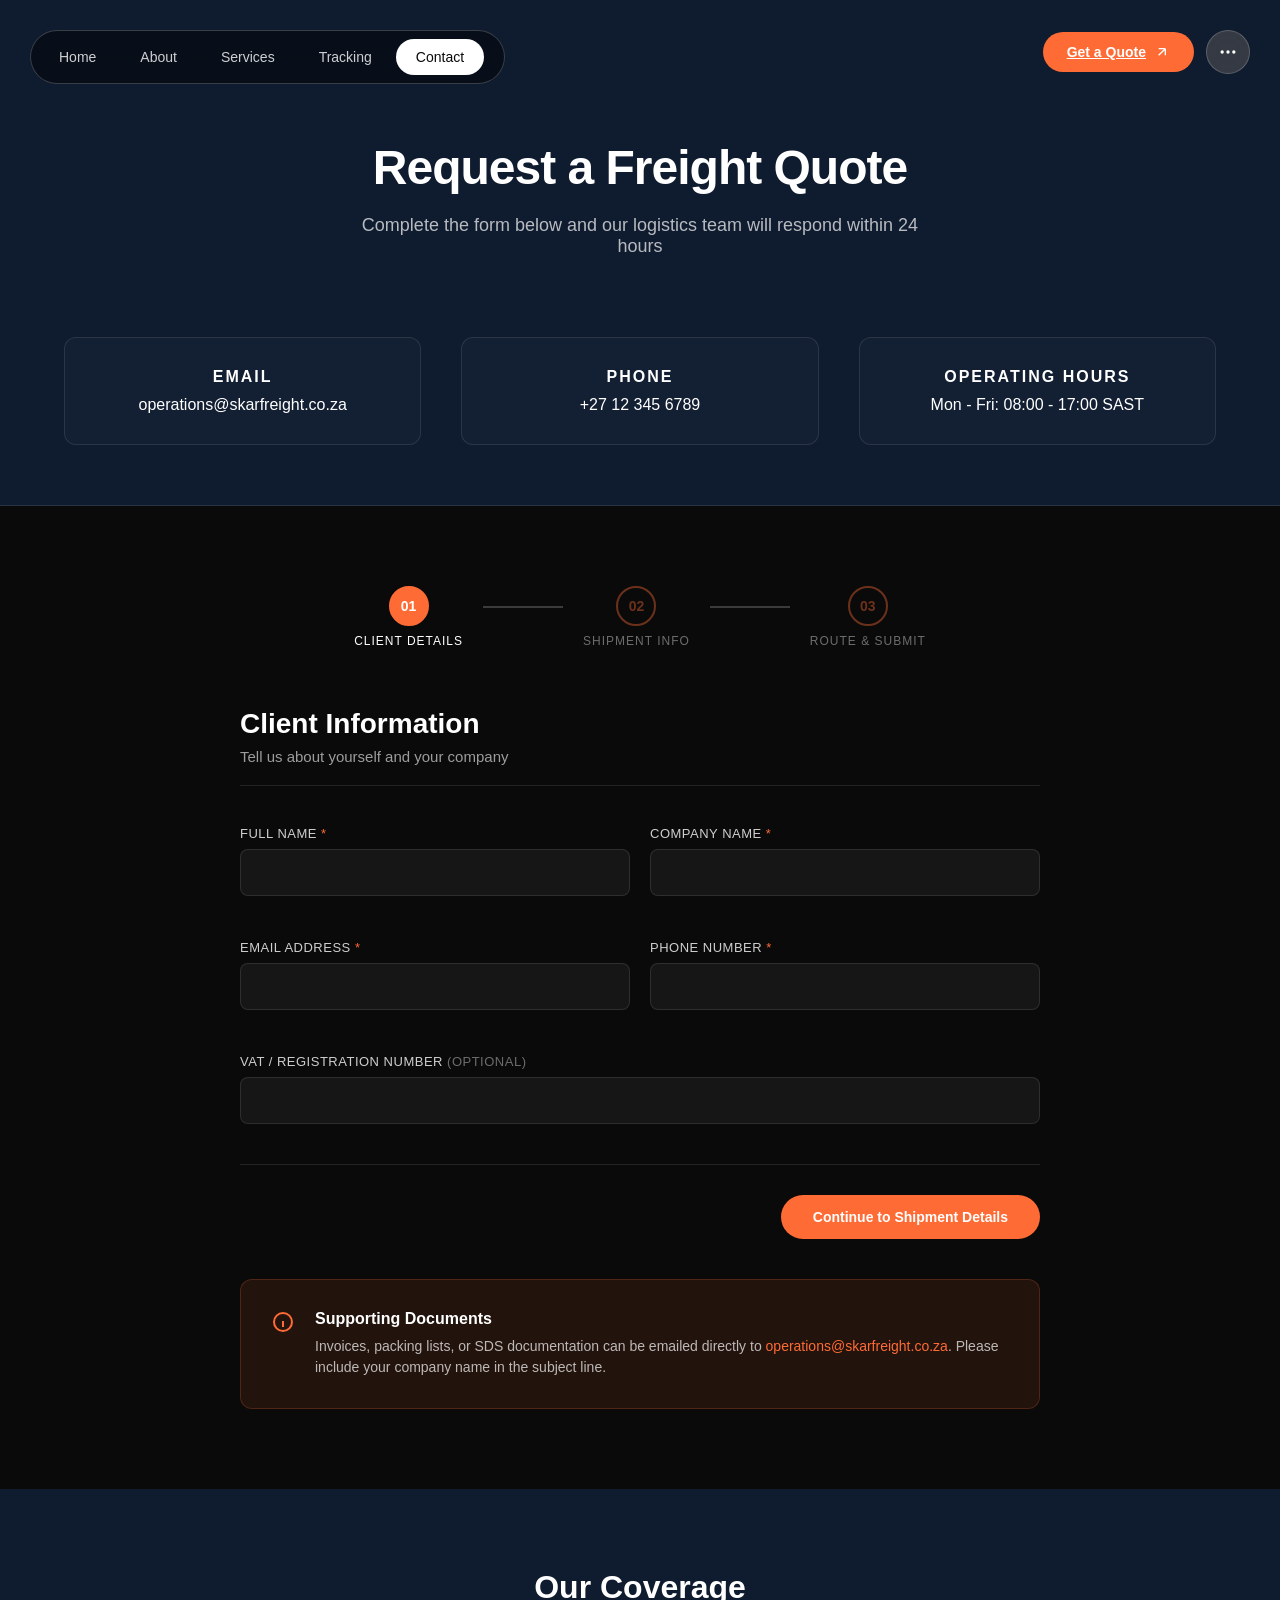
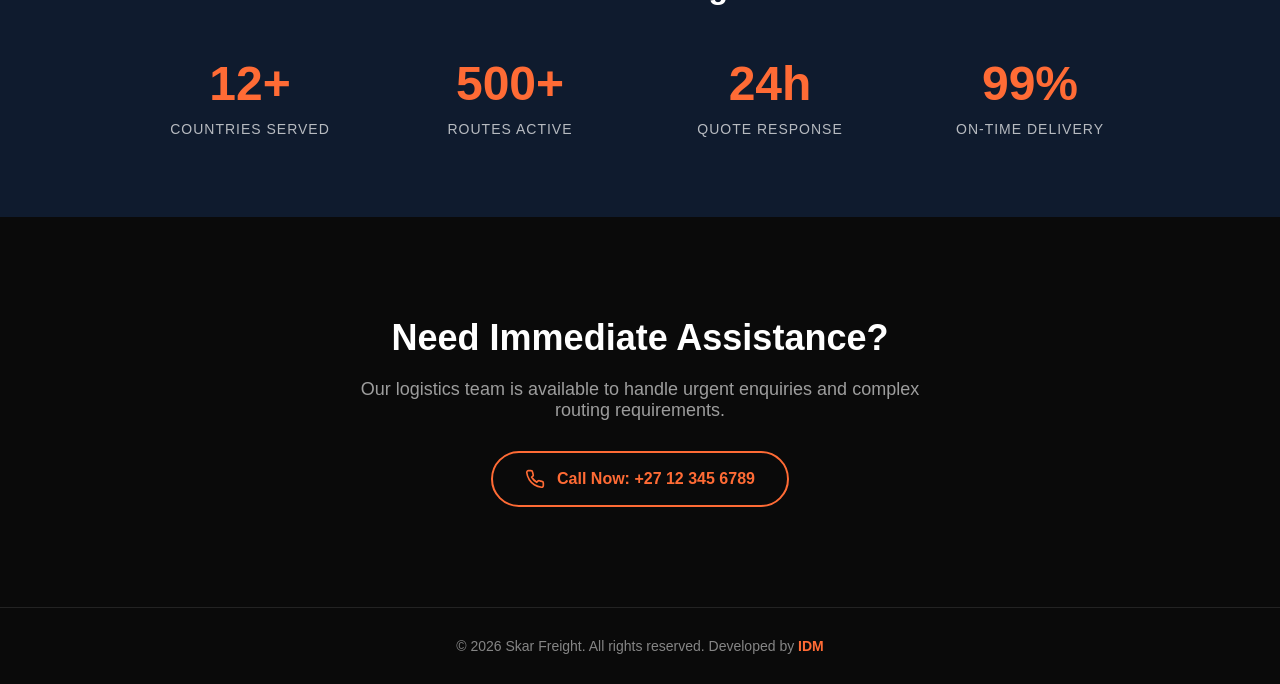
==== contact-us.html @ 51d8b3d5 "Add files via upload" ====
<!DOCTYPE html>
<html lang="en">
<head>
    <meta charset="UTF-8">
    <meta name="viewport" content="width=device-width, initial-scale=1.0">
    <title>Contact Us | Skar Freight - Logistics Solutions</title>
    <link rel="stylesheet" href="./assets/css/style.css">
    <link rel="stylesheet" href="./assets/css/contact.css">
</head>
<body>

    <!-- Mobile Header (Logo + Hamburger) - Only visible on mobile -->
    <div class="mobile-header">
        <a href="#home" class="mobile-logo">
            <img src="/assets/img/logo/skarfreight_LogoT.png" alt="Skar Freight Logo">
        </a>
        <button class="hamburger-btn" id="hamburgerBtn" aria-label="Toggle menu">
            <span class="hamburger-line"></span>
            <span class="hamburger-line"></span>
            <span class="hamburger-line"></span>
        </button>
    </div>

    <!-- Mobile Menu Overlay -->
    <div class="mobile-menu" id="mobileMenu">
        <div class="mobile-menu-header">
            <span class="mobile-menu-title">Menu</span>
            <button class="mobile-menu-close" id="mobileMenuClose" aria-label="Close menu">
                <svg width="24" height="24" viewBox="0 0 24 24" fill="none" stroke="currentColor" stroke-width="2">
                    <path d="M18 6L6 18M6 6l12 12"/>
                </svg>
            </button>
        </div>
        <nav class="mobile-nav">
            <a href="#home" class="mobile-nav-link active">Home</a>
            <a href="#about" class="mobile-nav-link">About</a>
            <a href="#services" class="mobile-nav-link">Services</a>
            <a href="#tracking" class="mobile-nav-link">Tracking</a>
            <a href="contact-us.html" class="mobile-nav-link">Contact</a>
        </nav>
        <div class="mobile-menu-footer">
            <a href="contact-us.html" class="btn-mobile-quote">Get a Quote</a>
        </div>
    </div>

    <!-- Navigation -->
    <nav class="nav-container">
        <div class="nav-links">
            <a href="index.html" class="nav-link">Home</a>
            <a href="index.html#about" class="nav-link">About</a>
            <a href="index.html#services" class="nav-link">Services</a>
            <a href="index.html#tracking" class="nav-link">Tracking</a>
            <a href="contact-us.html" class="nav-link active">Contact</a>
        </div>
    </nav>

    <!-- Right Side Actions -->
    <div class="nav-actions">
        <a href="contact.html" class="btn-primary">
            Get a Quote
            <svg width="16" height="16" viewBox="0 0 24 24" fill="none" stroke="currentColor" stroke-width="2">
                <path d="M7 17L17 7M17 7H7M17 7V17"/>
            </svg>
        </a>
        <button class="btn-round" aria-label="Menu">
            <svg width="20" height="20" viewBox="0 0 24 24" fill="none" stroke="currentColor" stroke-width="2">
                <circle cx="12" cy="12" r="1"/>
                <circle cx="19" cy="12" r="1"/>
                <circle cx="5" cy="12" r="1"/>
            </svg>
        </button>
    </div>

    <!-- Slim Hero -->
    <section class="contact-hero">
        <div class="contact-hero-content">
            <h1>Request a Freight Quote</h1>
            <p>Complete the form below and our logistics team will respond within 24 hours</p>
        </div>
    </section>

    <!-- Contact Information Block -->
    <section class="contact-info-section">
        <div class="contact-info-grid">
            <div class="info-block">
                <span class="info-label">Email</span>
                <a href="mailto:operations@skarfreight.co.za">operations@skarfreight.co.za</a>
            </div>
            <div class="info-block">
                <span class="info-label">Phone</span>
                <a href="tel:+27123456789">+27 12 345 6789</a>
            </div>
            <div class="info-block">
                <span class="info-label">Operating Hours</span>
                <span>Mon - Fri: 08:00 - 17:00 SAST</span>
            </div>
        </div>
    </section>

    <!-- Main Form Section -->
    <section class="form-section" id="info" >
        <div class="form-container">
            
            <!-- Progress Bar -->
            <div class="form-progress">
                <div class="progress-step active" data-step="1">
                    <span class="step-number">01</span>
                    <span class="step-label">Client Details</span>
                </div>
                <div class="progress-line"></div>
                <div class="progress-step" data-step="2">
                    <span class="step-number">02</span>
                    <span class="step-label">Shipment Info</span>
                </div>
                <div class="progress-line"></div>
                <div class="progress-step" data-step="3">
                    <span class="step-number">03</span>
                    <span class="step-label">Route & Submit</span>
                </div>
            </div>

            <!-- Form -->
            <form id="quoteForm" action="https://api.web3forms.com/submit" method="POST">
                
                <!-- Web3Forms Configuration -->
                <input type="hidden" name="access_key" value="YOUR_WEB3FORMS_KEY_HERE">
                <input type="hidden" name="subject" value="New Freight Quote Request - Skar Freight">
                <input type="hidden" name="from_name" value="Skar Freight Website">
                <input type="hidden" name="redirect" value="https://skarfreight.co.za/thank-you.html">
                
                <!-- Step 1: Client Details -->
                <div class="form-step active" data-step="1">
                    <div class="step-header">
                        <h2>Client Information</h2>
                        <p>Tell us about yourself and your company</p>
                    </div>

                    <div class="form-grid two-col">
                        <div class="form-group">
                            <label for="clientFullName">Full Name <span class="required">*</span></label>
                            <input type="text" id="clientFullName" name="Client Full Name" required>
                        </div>
                        <div class="form-group">
                            <label for="companyName">Company Name <span class="required">*</span></label>
                            <input type="text" id="companyName" name="Company Name" required>
                        </div>
                    </div>

                    <div class="form-grid two-col">
                        <div class="form-group">
                            <label for="emailAddress">Email Address <span class="required">*</span></label>
                            <input type="email" id="emailAddress" name="Email Address" required>
                        </div>
                        <div class="form-group">
                            <label for="phoneNumber">Phone Number <span class="required">*</span></label>
                            <input type="tel" id="phoneNumber" name="Phone Number" required>
                        </div>
                    </div>

                    <div class="form-group">
                        <label for="vatNumber">VAT / Registration Number <span class="optional">(Optional)</span></label>
                        <input type="text" id="vatNumber" name="VAT Registration Number">
                    </div>

                    <div class="step-actions">
                        <button type="button" class="btn-next" onclick="nextStep(2)">Continue to Shipment Details</button>
                    </div>
                </div>

                <!-- Step 2: Shipment Information -->
                <div class="form-step" data-step="2">
                    <div class="step-header">
                        <h2>Shipment Details</h2>
                        <p>Describe your cargo and service requirements</p>
                    </div>

                    <div class="form-group">
                        <label for="serviceType">Service Type <span class="required">*</span></label>
                        <select id="serviceType" name="Service Type" required>
                            <option value="">Select a service...</option>
                            <option value="Local Transport">Local Transport</option>
                            <option value="Long Distance">Long Distance</option>
                            <option value="Cross-Border">Cross-Border</option>
                            <option value="Break Bulk">Break Bulk</option>
                            <option value="Containerized">Containerized</option>
                            <option value="Hazardous / Bonded">Hazardous / Bonded</option>
                            <option value="3PL">3PL</option>
                            <option value="Other">Other</option>
                        </select>
                    </div>

                    <div class="form-group">
                        <label for="cargoDescription">Cargo Description <span class="required">*</span></label>
                        <textarea id="cargoDescription" name="Cargo Description" rows="3" placeholder="Describe the nature of your goods..." required></textarea>
                    </div>

                    <div class="form-grid two-col">
                        <div class="form-group">
                            <label for="estimatedWeight">Estimated Weight <span class="required">*</span></label>
                            <div class="input-group">
                                <input type="number" id="estimatedWeight" name="Estimated Weight" min="0" step="0.01" required>
                                <select name="Weight Unit" class="unit-select">
                                    <option value="kg">kg</option>
                                    <option value="tons">tons</option>
                                </select>
                            </div>
                        </div>
                        <div class="form-group">
                            <label for="packagingType">Packaging Type <span class="required">*</span></label>
                            <select id="packagingType" name="Packaging Type" required>
                                <option value="">Select...</option>
                                <option value="Pallets">Pallets</option>
                                <option value="Crates">Crates</option>
                                <option value="Containers">Containers</option>
                                <option value="Bulk">Bulk</option>
                                <option value="Boxes/Cartons">Boxes/Cartons</option>
                                <option value="Other">Other</option>
                            </select>
                        </div>
                    </div>

                    <div class="form-grid three-col">
                        <div class="toggle-group">
                            <label class="toggle-label">
                                <input type="checkbox" name="Hazardous Cargo" value="Yes">
                                <span class="toggle-switch"></span>
                                <span class="toggle-text">Hazardous Cargo?</span>
                            </label>
                        </div>
                        <div class="toggle-group">
                            <label class="toggle-label">
                                <input type="checkbox" name="Insurance Required" value="Yes">
                                <span class="toggle-switch"></span>
                                <span class="toggle-text">Insurance Required?</span>
                            </label>
                        </div>
                        <div class="toggle-group">
                            <label class="toggle-label">
                                <input type="checkbox" name="Tracking Access Required" value="Yes">
                                <span class="toggle-switch"></span>
                                <span class="toggle-text">Tracking Access?</span>
                            </label>
                        </div>
                    </div>

                    <!-- Conditional Hazardous Details -->
                    <div class="form-group conditional-field" id="hazardousDetails" style="display: none;">
                        <label for="hazardousInfo">Hazardous Material Details <span class="required">*</span></label>
                        <textarea id="hazardousInfo" name="Hazardous Material Details" rows="3" placeholder="UN Number, Class, Packing Group, etc."></textarea>
                    </div>

                    <div class="step-actions">
                        <button type="button" class="btn-prev" onclick="prevStep(1)">Back</button>
                        <button type="button" class="btn-next" onclick="nextStep(3)">Continue to Route Details</button>
                    </div>
                </div>

                <!-- Step 3: Route Information -->
                <div class="form-step" data-step="3">
                    <div class="step-header">
                        <h2>Route Information</h2>
                        <p>Specify collection and delivery locations</p>
                    </div>

                    <div class="location-section">
                        <h3>Collection</h3>
                        <div class="form-grid two-col">
                            <div class="form-group">
                                <label for="collectionCity">City <span class="required">*</span></label>
                                <input type="text" id="collectionCity" name="Collection City" required>
                            </div>
                            <div class="form-group">
                                <label for="collectionCountry">Country <span class="required">*</span></label>
                                <input type="text" id="collectionCountry" name="Collection Country" required>
                            </div>
                        </div>
                        <div class="form-group">
                            <label for="collectionDate">Preferred Collection Date <span class="required">*</span></label>
                            <input type="date" id="collectionDate" name="Preferred Collection Date" required>
                        </div>
                    </div>

                    <div class="location-section">
                        <h3>Delivery</h3>
                        <div class="form-grid two-col">
                            <div class="form-group">
                                <label for="deliveryCity">City <span class="required">*</span></label>
                                <input type="text" id="deliveryCity" name="Delivery City" required>
                            </div>
                            <div class="form-group">
                                <label for="deliveryCountry">Country <span class="required">*</span></label>
                                <input type="text" id="deliveryCountry" name="Delivery Country" required>
                            </div>
                        </div>
                        <div class="form-group">
                            <label for="deliveryDate">Required Delivery Date <span class="optional">(Optional)</span></label>
                            <input type="date" id="deliveryDate" name="Required Delivery Date">
                        </div>
                    </div>

                    <div class="form-group">
                        <label for="additionalNotes">Additional Notes <span class="optional">(Optional)</span></label>
                        <textarea id="additionalNotes" name="Additional Notes" rows="4" placeholder="Any special requirements, access restrictions, or other relevant information..."></textarea>
                    </div>

                    <div class="step-actions">
                        <button type="button" class="btn-prev" onclick="prevStep(2)">Back</button>
                        <button type="submit" class="btn-submit">Submit Quote Request</button>
                    </div>
                </div>

            </form>

            <!-- File Upload Notice -->
            <div class="file-notice">
                <div class="notice-icon">
                    <svg width="24" height="24" viewBox="0 0 24 24" fill="none" stroke="currentColor" stroke-width="2">
                        <path d="M13 16h-1v-4h-1m1-4h.01M21 12a9 9 0 11-18 0 9 9 0 0118 0z"/>
                    </svg>
                </div>
                <div class="notice-content">
                    <strong>Supporting Documents</strong>
                    <p>Invoices, packing lists, or SDS documentation can be emailed directly to <a href="mailto:operations@skarfreight.co.za">operations@skarfreight.co.za</a>. Please include your company name in the subject line.</p>
                </div>
            </div>

        </div>
    </section>

    <!-- Coverage Section -->
    <section class="coverage-section">
        <div class="coverage-container">
            <h2>Our Coverage</h2>
            <div class="coverage-grid">
                <div class="coverage-item">
                    <span class="coverage-number">12+</span>
                    <span class="coverage-label">Countries Served</span>
                </div>
                <div class="coverage-item">
                    <span class="coverage-number">500+</span>
                    <span class="coverage-label">Routes Active</span>
                </div>
                <div class="coverage-item">
                    <span class="coverage-number">24h</span>
                    <span class="coverage-label">Quote Response</span>
                </div>
                <div class="coverage-item">
                    <span class="coverage-number">99%</span>
                    <span class="coverage-label">On-Time Delivery</span>
                </div>
            </div>
        </div>
    </section>

    <!-- Reinforcement CTA -->
    <section class="reinforcement-cta">
        <div class="reinforcement-content">
            <h2>Need Immediate Assistance?</h2>
            <p>Our logistics team is available to handle urgent enquiries and complex routing requirements.</p>
            <a href="tel:+27123456789" class="btn-phone">
                <svg width="20" height="20" viewBox="0 0 24 24" fill="none" stroke="currentColor" stroke-width="2">
                    <path d="M22 16.92v3a2 2 0 01-2.18 2 19.79 19.79 0 01-8.63-3.07 19.5 19.5 0 01-6-6 19.79 19.79 0 01-3.07-8.67A2 2 0 014.11 2h3a2 2 0 012 1.72 12.84 12.84 0 00.7 2.81 2 2 0 01-.45 2.11L8.09 9.91a16 16 0 006 6l1.27-1.27a2 2 0 012.11-.45 12.84 12.84 0 002.81.7A2 2 0 0122 16.92z"/>
                </svg>
                Call Now: +27 12 345 6789
            </a>
        </div>
    </section>

    <!-- Footer -->
    <footer class="contact-footer">
        <div class="footer-bottom">
            <p>&copy; 2026 Skar Freight. All rights reserved. Developed by <a href="https://icarusdigi.github.io/site/" target="_blank" rel="noopener noreferrer">IDM</a></p>
        </div>
    </footer>

    <script src="./assets/js/contact.js"></script>
</body>
</html>
---- assets/css/style.css ----
* {
            margin: 0;
            padding: 0;
            box-sizing: border-box;
        }

        html {
            scroll-behavior: auto;
            overflow-y: scroll;
            scroll-snap-type: y mandatory;
        }

        body {
            font-family: -apple-system, BlinkMacSystemFont, 'Segoe UI', Roboto, Oxygen, Ubuntu, Cantarell, sans-serif;
            background: #0a0a0a;
            color: white;
            overflow-x: hidden;
        }

        /* Section Base Styles */
        .section {
            width: 100vw;
            height: 100vh;
            scroll-snap-align: start;
            scroll-snap-stop: always;
            position: relative;
            overflow: hidden;
        }

        /* Navigation Container - Floating */
        .nav-container {
            position: fixed;
            top: 30px;
            left: 30px;
            z-index: 1000;
            display: flex;
            align-items: center;
            gap: 20px;
            background: rgba(0, 0, 0, 0.449);
            backdrop-filter: blur(20px);
            -webkit-backdrop-filter: blur(20px);
            border: 1px solid rgba(255, 255, 255, 0.2);
            border-radius: 50px;
            padding: 8px;
            padding-right: 20px;
            transition: all 0.3s ease;
        }

        .nav-links {
            display: flex;
            gap: 4px;
        }

        .nav-link {
            padding: 10px 20px;
            text-decoration: none;
            color: rgba(255, 255, 255, 0.8);
            font-size: 14px;
            font-weight: 500;
            border-radius: 50px;
            transition: all 0.3s ease;
            white-space: nowrap;
        }

        .nav-link:hover {
            color: white;
            background: rgba(255, 255, 255, 0.1);
        }

        .nav-link.active {
            background: white;
            color: #0a0a0a;
        }

        /* Right Side Buttons */
        .nav-actions {
            position: fixed;
            top: 30px;
            right: 30px;
            z-index: 1000;
            display: flex;
            gap: 12px;
            align-items: center;
        }

        .btn-primary {
            background: #ff6b35;
            color: white;
            border: none;
            padding: 12px 24px;
            border-radius: 50px;
            font-size: 14px;
            font-weight: 600;
            cursor: pointer;
            transition: all 0.3s ease;
            display: flex;
            align-items: center;
            gap: 8px;
        }

        .btn-primary:hover {
            background: #ff5722;
            transform: translateY(-2px);
            box-shadow: 0 10px 30px rgba(255, 107, 53, 0.3);
        }

        .btn-round {
            width: 44px;
            height: 44px;
            border-radius: 50%;
            background: rgba(89, 89, 89, 0.523);
            backdrop-filter: blur(20px);
            border: 1px solid rgba(255, 255, 255, 0.2);
            color: white;
            cursor: pointer;
            display: flex;
            align-items: center;
            justify-content: center;
            transition: all 0.3s ease;
        }

        .btn-round:hover {
            background: rgba(255, 255, 255, 0.2);
            transform: translateY(-2px);
        }

        /* Hero Section */
        .hero-section {
            position: relative;
            display: flex;
            align-items: center;
            justify-content: flex-start;
            padding: 0 5%;
        }

        .hero-bg {
            position: absolute;
            top: 0;
            left: 0;
            width: 100%;
            height: 100%;
            z-index: 0;
            overflow: hidden;
        }

        .hero-bg img {
            width: 100%;
            height: 100%;
            object-fit: cover;
            transform: scale(1.1);
            transition: transform 0.1s linear;
        }

        .hero-overlay {
            position: absolute;
            top: 0;
            left: 0;
            width: 100%;
            height: 100%;
            background: linear-gradient(to bottom, rgba(0,0,0,0.3) 0%, rgba(0,0,0,0.5) 100%);
            z-index: 1;
        }

        /* Hero Content - Lower Left Quarter */
        .hero-content {
            position: relative;
            z-index: 2;
            max-width: 500px;
            margin-top: 15vh;
            transform: translateY(0);
            transition: transform 0.1s linear, opacity 0.1s linear;
        }

        .hero-text {
            font-size: 16px;
            line-height: 1.6;
            color: rgba(255, 255, 255, 0.9);
            margin-bottom: 30px;
            font-weight: 400;
        }

        .hero-cta {
            display: flex;
            gap: 12px;
            align-items: center;
        }

        .btn-request {
            background: #ff6b35;
            color: white;
            border: none;
            padding: 14px 28px;
            border-radius: 50px;
            font-size: 14px;
            font-weight: 600;
            cursor: pointer;
            transition: all 0.3s ease;
            display: flex;
            align-items: center;
            gap: 10px;
        }

        .btn-request:hover {
            background: #ff5722;
            transform: translateY(-2px);
            box-shadow: 0 10px 30px rgba(255, 107, 53, 0.4);
        }

        .btn-arrow {
            width: 40px;
            height: 40px;
            border-radius: 50%;
            background: white;
            border: none;
            color: #0a0a0a;
            cursor: pointer;
            display: flex;
            align-items: center;
            justify-content: center;
            transition: all 0.3s ease;
        }

        .btn-arrow:hover {
            transform: scale(1.1);
        }

        /* Animated Ticker */
        .ticker-container {
            position: absolute;
            bottom: 0;
            left: 0;
            width: 100%;
            overflow: hidden;
            z-index: 3;
            background: rgba(0, 0, 0, 0.3);
            backdrop-filter: blur(10px);
            border-top: 1px solid rgba(255, 255, 255, 0.1);
            padding: 20px 0;
        }

        .ticker-wrapper {
            display: flex;
            width: fit-content;
            animation: ticker 20s linear infinite;
        }

        .ticker-text {
            font-size: 80px;
            font-weight: 900;
            color: white;
            white-space: nowrap;
            padding-right: 100px;
            letter-spacing: -2px;
            text-transform: uppercase;
        }

        @keyframes ticker {
            0% {
                transform: translateX(0);
            }
            100% {
                transform: translateX(-50%);
            }
        }

               /* Why Choose Us Section */
        .why-choose-section {
            background: #ffffff;
            color: #0a0a0a;
            display: flex;
            align-items: center;
            justify-content: center;
            padding: 80px 5%;
        }

        .why-choose-container {
            max-width: 1400px;
            width: 100%;
        }

        /* Header Row */
        .why-choose-header {
            display: flex;
            justify-content: space-between;
            align-items: flex-start;
            margin-bottom: 80px;
            gap: 60px;
        }

        .section-label {
            display: flex;
            align-items: center;
            gap: 10px;
            font-size: 14px;
            font-weight: 500;
            color: #0a0a0a;
            white-space: nowrap;
            flex-shrink: 0;
        }

        .orange-dot {
            width: 8px;
            height: 8px;
            background: #ff6b35;
            border-radius: 50%;
            display: inline-block;
        }

        .why-choose-heading {
            font-size: 42px;
            font-weight: 600;
            line-height: 1.2;
            color: #0a0a0a;
            max-width: 700px;
            letter-spacing: -0.5px;
        }

        /* Features Grid */
        .features-grid {
            display: grid;
            grid-template-columns: repeat(4, 1fr);
            gap: 40px;
        }

        .feature-card {
            display: flex;
            flex-direction: column;
            gap: 20px;
        }

        .feature-icon {
            width: 50px;
            height: 50px;
            border: 1px solid #e0e0e0;
            border-radius: 50%;
            display: flex;
            align-items: center;
            justify-content: center;
            color: #0a0a0a;
        }

        .feature-title {
            font-size: 18px;
            font-weight: 600;
            color: #0a0a0a;
        }

        .feature-description {
            font-size: 14px;
            line-height: 1.5;
            color: #666;
        }

        /* Responsive */
        @media (max-width: 1024px) {
            .why-choose-header {
                flex-direction: column;
                gap: 30px;
            }

            .why-choose-heading {
                font-size: 32px;
                max-width: 100%;
            }

            .features-grid {
                grid-template-columns: repeat(2, 1fr);
                gap: 40px 30px;
            }
        }

        @media (max-width: 768px) {
            .why-choose-section {
                padding: 60px 20px;
            }

            .why-choose-heading {
                font-size: 24px;
            }

            .features-grid {
                grid-template-columns: 1fr;
                gap: 30px;
            }

            .why-choose-header {
                margin-bottom: 50px;
            }
        }

        /* Responsive */
        @media (max-width: 768px) {
            .nav-container {
                top: 20px;
                left: 20px;
                padding: 6px;
                padding-right: 15px;
            }

            .nav-link {
                padding: 8px 12px;
                font-size: 12px;
            }

            .nav-actions {
                top: 20px;
                right: 20px;
            }

            .hero-content {
                margin-top: 20vh;
                padding: 0 20px;
            }

            .hero-text {
                font-size: 14px;
            }

            .ticker-text {
                font-size: 40px;
            }
        }

                /* Services Section */
        .services-section {
            background: #ffffff;
            color: #0a0a0a;
            display: flex;
            align-items: center;
            justify-content: center;
            overflow: hidden;
            padding: 60px 0;
        }

        .services-container {
            width: 100%;
            display: flex;
            flex-direction: column;
            align-items: center;
            gap: 50px;
        }

        /* Carousel - Left Aligned */
        .carousel-viewport {
            width: 100%;
            overflow: hidden;
            cursor: grab;
            position: relative;
        }

        .carousel-viewport:active {
            cursor: grabbing;
        }

        .carousel-viewport.dragging {
            cursor: grabbing;
        }

        .carousel-track {
            display: flex;
            gap: 30px;
            padding-left: 5%; /* Start from left with padding */
            padding-right: 5%;
            will-change: transform;
        }

        /* Service Slide */
        .service-slide {
            flex: 0 0 400px;
            height: 450px;
            position: relative;
            transition: transform 0.5s cubic-bezier(0.25, 0.46, 0.45, 0.94), 
                        opacity 0.5s ease;
            transform: scale(0.9) perspective(1000px) rotateY(5deg);
            opacity: 0.7;
        }

        .service-slide.active {
            transform: scale(1) perspective(1000px) rotateY(0deg);
            opacity: 1;
            z-index: 10;
        }

        .service-slide.prev {
            transform: scale(0.9) perspective(1000px) rotateY(5deg);
            opacity: 0.8;
        }

        .service-slide.next {
            transform: scale(0.9) perspective(1000px) rotateY(-5deg);
            opacity: 0.8;
        }

        .slide-card {
            width: 100%;
            height: 100%;
            border-radius: 30px;
            overflow: hidden;
            position: relative;
            box-shadow: 0 20px 60px rgba(0, 0, 0, 0.15);
            background: #0a1628;
        }

        .slide-card img {
            width: 100%;
            height: 100%;
            object-fit: cover;
            pointer-events: none;
        }

        .slide-overlay {
            position: absolute;
            top: 0;
            left: 0;
            width: 100%;
            height: 100%;
            background: linear-gradient(to bottom, rgba(0, 50, 100, 0.2) 0%, rgba(0, 30, 60, 0.7) 100%);
        }

        .slide-content {
            position: absolute;
            bottom: 40px;
            left: 40px;
            color: white;
            z-index: 2;
        }

        .slide-number {
            font-size: 48px;
            font-weight: 300;
            opacity: 0.8;
            display: block;
            margin-bottom: 10px;
            font-family: 'Segoe UI', sans-serif;
        }

        .slide-title {
            font-size: 28px;
            font-weight: 600;
            margin: 0;
            letter-spacing: -0.5px;
        }

        /* Description Area */
        .service-description {
            text-align: center;
            max-width: 600px;
            padding: 0 20px;
            opacity: 0;
            transform: translateY(20px);
            transition: all 0.5s ease;
        }

        .service-description.visible {
            opacity: 1;
            transform: translateY(0);
        }

        .description-text {
            font-size: 18px;
            line-height: 1.6;
            color: #666;
            margin-bottom: 30px;
        }

        .description-text .highlight {
            color: #0a0a0a;
            font-weight: 600;
        }

        .btn-learn-more {
            background: #ff6b35;
            color: white;
            border: none;
            padding: 14px 32px;
            border-radius: 50px;
            font-size: 14px;
            font-weight: 600;
            cursor: pointer;
            transition: all 0.3s ease;
        }

        .btn-learn-more:hover {
            background: #ff5722;
            transform: translateY(-2px);
            box-shadow: 0 10px 30px rgba(255, 107, 53, 0.3);
        }

        /* Hide scrollbar */
        .carousel-viewport::-webkit-scrollbar {
            display: none;
        }

        .carousel-viewport {
            -ms-overflow-style: none;
            scrollbar-width: none;
        }

        /* Responsive */
        @media (max-width: 1024px) {
            .service-slide {
                flex: 0 0 350px;
                height: 400px;
            }

            .slide-number {
                font-size: 40px;
            }

            .slide-title {
                font-size: 24px;
            }
        }

        @media (max-width: 768px) {
            .services-section {
                padding: 40px 0;
            }

            .service-slide {
                flex: 0 0 300px;
                height: 350px;
            }

            .slide-content {
                bottom: 30px;
                left: 30px;
            }

            .slide-number {
                font-size: 32px;
            }

            .slide-title {
                font-size: 20px;
            }

            .description-text {
                font-size: 16px;
            }

            .carousel-track {
                padding-left: 20px;
                padding-right: 20px;
            }
        }

        /* Process Section */
        .process-section {
            background: #0f1b2e;
            color: white;
            display: flex;
            align-items: center;
            justify-content: center;
            position: relative;
            overflow: hidden;
        }

        .process-container {
            width: 100%;
            max-width: 1200px;
            padding: 80px 5%;
            position: relative;
            z-index: 1;
        }

        /* Background World Maps */
        .world-map {
            position: absolute;
            width: 400px;
            height: 400px;
            opacity: 0.6;
            pointer-events: none;
        }

        .world-map.left {
            top: 10%;
            left: -100px;
            transform: rotate(-15deg);
        }

        .world-map.right {
            bottom: 10%;
            right: -100px;
            transform: rotate(15deg);
        }

        .world-map svg {
            width: 100%;
            height: 100%;
        }

        /* Header */
        .process-header {
            text-align: center;
            margin-bottom: 80px;
            position: relative;
            z-index: 2;
        }

        .process-title {
            font-size: 42px;
            font-weight: 600;
            line-height: 1.2;
            margin-bottom: 20px;
            letter-spacing: -0.5px;
        }

        .process-subtitle {
            font-size: 16px;
            color: rgba(255, 255, 255, 0.7);
            line-height: 1.6;
            font-weight: 400;
        }

        /* Timeline Container */
        .timeline-container {
            position: relative;
            width: 100%;
            max-width: 900px;
            margin: 0 auto;
        }

        /* Horizontal Connecting Line */
        .timeline-line {
            position: absolute;
            top: 60px;
            left: 15%;
            right: 15%;
            height: 2px;
            background: rgba(255, 255, 255, 0.1);
            z-index: 0;
        }

        .line-progress {
            height: 100%;
            background: linear-gradient(to right, #ff6b35, #ff8f5a);
            width: 0%;
            transition: width 1s ease;
        }

        .line-progress.animate {
            width: 100%;
        }

        /* Steps Wrapper */
        .steps-wrapper {
            display: flex;
            justify-content: space-between;
            position: relative;
            z-index: 1;
        }

        /* Individual Step */
        .step {
            display: flex;
            flex-direction: column;
            align-items: center;
            text-align: center;
            flex: 1;
            max-width: 280px;
            position: relative;
            opacity: 0;
            transform: translateY(30px);
            transition: all 0.6s ease;
        }

        .step.visible {
            opacity: 1;
            transform: translateY(0);
        }

        /* Step Connector (Vertical Line) */
        .step-connector {
            height: 60px;
            display: flex;
            align-items: flex-end;
            justify-content: center;
            margin-bottom: 20px;
        }

        .vertical-line {
            width: 2px;
            height: 0;
            background: rgba(255, 255, 255, 0.2);
            transition: height 0.8s ease;
        }

        .step.visible .vertical-line {
            height: 40px;
        }

        /* Step 2 has longer connector */
        .step[data-step="2"] .step-connector {
            height: 100px;
        }

        .step[data-step="2"].visible .vertical-line {
            height: 80px;
        }

        /* Step Circle */
        .step-circle {
            width: 60px;
            height: 60px;
            background: #ff6b35;
            border-radius: 50%;
            display: flex;
            align-items: center;
            justify-content: center;
            font-size: 24px;
            font-weight: 600;
            color: white;
            margin-bottom: 25px;
            box-shadow: 0 10px 30px rgba(255, 107, 53, 0.3);
            transform: scale(0);
            transition: transform 0.5s cubic-bezier(0.34, 1.56, 0.64, 1);
        }

        .step.visible .step-circle {
            transform: scale(1);
        }

        /* Step Content */
        .step-content {
            opacity: 0;
            transform: translateY(20px);
            transition: all 0.5s ease 0.3s;
        }

        .step.visible .step-content {
            opacity: 1;
            transform: translateY(0);
        }

        .step-title {
            font-size: 18px;
            font-weight: 600;
            margin-bottom: 10px;
            color: white;
        }

        .step-description {
            font-size: 14px;
            color: rgba(255, 255, 255, 0.6);
            line-height: 1.5;
            font-weight: 400;
        }

        /* Responsive */
        @media (max-width: 1024px) {
            .process-title {
                font-size: 36px;
            }

            .world-map {
                width: 300px;
                height: 300px;
            }

            .world-map.left {
                left: -150px;
            }

            .world-map.right {
                right: -150px;
            }
        }

        @media (max-width: 768px) {
            .process-container {
                padding: 60px 20px;
            }

            .process-title {
                font-size: 28px;
            }

            .process-subtitle {
                font-size: 14px;
            }

            .process-header {
                margin-bottom: 60px;
            }

            .timeline-line {
                display: none;
            }

            .steps-wrapper {
                flex-direction: column;
                gap: 50px;
                align-items: center;
            }

            .step {
                max-width: 100%;
            }

            .step-connector {
                height: 40px !important;
            }

            .step.visible .vertical-line {
                height: 30px !important;
            }

            .world-map {
                width: 200px;
                height: 200px;
                opacity: 0.4;
            }
        }        

                /* End-to-End Logistics Services Section */
        .logistics-services-section {
            background: #ffffff;
            color: #0a0a0a;
            display: flex;
            align-items: center;
            justify-content: center;
            padding: 100px 5%;
        }

        .logistics-container {
            max-width: 1400px;
            width: 100%;
        }

        /* Header */
        .logistics-header {
            display: flex;
            justify-content: space-between;
            align-items: flex-start;
            margin-bottom: 80px;
            gap: 60px;
        }

        .section-label {
            display: flex;
            align-items: center;
            gap: 10px;
            font-size: 14px;
            font-weight: 500;
            color: #0a0a0a;
            white-space: nowrap;
            flex-shrink: 0;
        }

        .orange-dot {
            width: 8px;
            height: 8px;
            background: #ff6b35;
            border-radius: 50%;
            display: inline-block;
        }

        .logistics-heading {
            font-size: 42px;
            font-weight: 600;
            line-height: 1.2;
            color: #0a0a0a;
            max-width: 700px;
            letter-spacing: -0.5px;
        }

        /* Services Grid - 4 Columns */
        .services-grid-four {
            display: grid;
            grid-template-columns: repeat(4, 1fr);
            gap: 40px;
            position: relative;
        }

        .services-grid-four::before {
            content: '';
            position: absolute;
            top: 0;
            left: 0;
            right: 0;
            height: 1px;
            background: linear-gradient(to right, transparent, #e0e0e0, transparent);
        }

        .service-item {
            padding: 40px 0;
            position: relative;
            opacity: 0;
            transform: translateY(30px);
            transition: all 0.6s ease;
        }

        .service-item.visible {
            opacity: 1;
            transform: translateY(0);
        }

        .service-item:not(:last-child)::after {
            content: '';
            position: absolute;
            right: -20px;
            top: 20%;
            height: 60%;
            width: 1px;
            background: #e0e0e0;
        }

        .service-icon {
            width: 50px;
            height: 50px;
            border: 1px solid #e0e0e0;
            border-radius: 50%;
            display: flex;
            align-items: center;
            justify-content: center;
            color: #0a0a0a;
            margin-bottom: 25px;
            transition: all 0.3s ease;
        }

        .service-item:hover .service-icon {
            border-color: #ff6b35;
            color: #ff6b35;
            transform: scale(1.1);
        }

        .service-name {
            font-size: 18px;
            font-weight: 600;
            color: #0a0a0a;
            margin-bottom: 12px;
        }

        .service-desc {
            font-size: 14px;
            line-height: 1.5;
            color: #666;
        }

        /* Track Shipment Section */
        .track-section {
            position: relative;
            height: 100vh;
            display: flex;
            align-items: center;
            justify-content: center;
            overflow: hidden;
        }

        .track-bg {
            position: absolute;
            top: 0;
            left: 0;
            width: 100%;
            height: 100%;
            z-index: 0;
        }

        .track-bg img {
            width: 100%;
            height: 100%;
            object-fit: cover;
        }

        .track-overlay {
            position: absolute;
            top: 0;
            left: 0;
            width: 100%;
            height: 100%;
            background: rgba(0, 20, 40, 0.4);
        }

        .track-container {
            position: relative;
            z-index: 2;
            width: 100%;
            max-width: 600px;
            padding: 0 20px;
        }

        .track-card {
            background: rgba(255, 255, 255, 0.95);
            backdrop-filter: blur(20px);
            border-radius: 24px;
            padding: 50px 40px;
            text-align: center;
            box-shadow: 0 25px 80px rgba(0, 0, 0, 0.3);
            opacity: 0;
            transform: translateY(40px);
            transition: all 0.8s ease;
        }

        .track-card.visible {
            opacity: 1;
            transform: translateY(0);
        }

        .track-title {
            font-size: 32px;
            font-weight: 600;
            color: #0a0a0a;
            margin-bottom: 15px;
        }

        .track-subtitle {
            font-size: 15px;
            color: #666;
            line-height: 1.5;
            margin-bottom: 35px;
        }

        .track-form {
            display: flex;
            gap: 12px;
            max-width: 500px;
            margin: 0 auto;
        }

        .track-input {
            flex: 1;
            padding: 16px 24px;
            border: 2px solid #e0e0e0;
            border-radius: 50px;
            font-size: 14px;
            outline: none;
            transition: all 0.3s ease;
        }

        .track-input:focus {
            border-color: #ff6b35;
        }

        .btn-track {
            background: #ff6b35;
            color: white;
            border: none;
            padding: 16px 32px;
            border-radius: 50px;
            font-size: 14px;
            font-weight: 600;
            cursor: pointer;
            transition: all 0.3s ease;
            white-space: nowrap;
        }

        .btn-track:hover {
            background: #ff5722;
            transform: translateY(-2px);
            box-shadow: 0 10px 30px rgba(255, 107, 53, 0.4);
        }

        /* Responsive */
        @media (max-width: 1024px) {
            .logistics-header {
                flex-direction: column;
                gap: 30px;
            }

            .logistics-heading {
                font-size: 32px;
                max-width: 100%;
            }

            .services-grid-four {
                grid-template-columns: repeat(2, 1fr);
                gap: 30px;
            }

            .service-item:not(:last-child)::after {
                display: none;
            }

            .service-item:nth-child(2)::after {
                display: none;
            }

            .track-title {
                font-size: 28px;
            }
        }

        @media (max-width: 768px) {
            .logistics-services-section {
                padding: 60px 20px;
            }

            .logistics-heading {
                font-size: 24px;
            }

            .services-grid-four {
                grid-template-columns: 1fr;
                gap: 30px;
            }

            .service-item {
                padding: 30px 0;
                border-bottom: 1px solid #e0e0e0;
            }

            .service-item:last-child {
                border-bottom: none;
            }

            .track-card {
                padding: 40px 24px;
            }

            .track-form {
                flex-direction: column;
            }

            .track-title {
                font-size: 24px;
            }

            .btn-track {
                width: 100%;
            }
        }

                /* Testimonials Section */
        .testimonials-section {
            background: #ffffff;
            color: #0a0a0a;
            display: flex;
            align-items: center;
            justify-content: center;
            padding: 100px 5%;
        }

        .testimonials-container {
            max-width: 1400px;
            width: 100%;
            display: grid;
            grid-template-columns: 1fr 1.2fr;
            gap: 80px;
            align-items: center;
        }

        /* Left Side */
        .testimonials-left {
            display: flex;
            flex-direction: column;
            gap: 30px;
        }

        .testimonials-title {
            font-size: 48px;
            font-weight: 600;
            line-height: 1.1;
            letter-spacing: -1px;
            color: #0a0a0a;
        }

        .testimonials-nav {
            display: flex;
            gap: 12px;
            margin: 20px 0;
        }

        .nav-arrow {
            width: 50px;
            height: 50px;
            border-radius: 50%;
            border: 1px solid #e0e0e0;
            background: white;
            cursor: pointer;
            display: flex;
            align-items: center;
            justify-content: center;
            transition: all 0.3s ease;
            color: #0a0a0a;
        }

        .nav-arrow:hover:not(:disabled) {
            background: #ff6b35;
            border-color: #ff6b35;
            color: white;
            transform: scale(1.1);
        }

        .nav-arrow:disabled {
            opacity: 0.3;
            cursor: not-allowed;
        }

        .nav-arrow.next {
            background: #ff6b35;
            border-color: #ff6b35;
            color: white;
        }

        .nav-arrow.next:hover:not(:disabled) {
            background: #ff5722;
            transform: scale(1.1);
        }

        .testimonials-intro {
            font-size: 16px;
            line-height: 1.6;
            color: #666;
            max-width: 350px;
        }

        /* Right Side - Slider */
        .testimonials-right {
            position: relative;
            height: 500px;
        }

        .testimonial-slider {
            position: relative;
            width: 100%;
            height: 100%;
        }

        .testimonial-slide {
            position: absolute;
            top: 0;
            left: 0;
            width: 100%;
            height: 100%;
            opacity: 0;
            transform: translateX(50px);
            transition: all 0.6s cubic-bezier(0.25, 0.46, 0.45, 0.94);
            pointer-events: none;
        }

        .testimonial-slide.active {
            opacity: 1;
            transform: translateX(0);
            pointer-events: all;
        }

        .testimonial-slide.prev {
            transform: translateX(-50px);
        }

        .testimonial-quote {
            margin-bottom: 40px;
            max-width: 450px;
            margin-left: auto;
            text-align: right;
        }

        .testimonial-quote p {
            font-size: 18px;
            line-height: 1.6;
            color: #666;
            font-style: italic;
        }

        .testimonial-card {
            position: relative;
            width: 100%;
            max-width: 400px;
            margin-left: auto;
            border-radius: 20px;
            overflow: hidden;
            box-shadow: 0 20px 60px rgba(0, 0, 0, 0.1);
        }

        .testimonial-image {
            width: 100%;
            height: 350px;
            object-fit: cover;
            display: block;
        }

        .testimonial-info {
            position: absolute;
            bottom: 20px;
            left: 20px;
            right: 20px;
            background: white;
            border-radius: 12px;
            padding: 20px;
            display: flex;
            justify-content: space-between;
            align-items: center;
            box-shadow: 0 4px 20px rgba(0, 0, 0, 0.08);
        }

        .testimonial-author h4 {
            font-size: 18px;
            font-weight: 600;
            color: #0a0a0a;
            margin-bottom: 4px;
        }

        .testimonial-author span {
            font-size: 14px;
            color: #666;
        }

        .testimonial-rating {
            display: flex;
            gap: 4px;
            color: #0a0a0a;
        }

        /* Responsive */
        @media (max-width: 1024px) {
            .testimonials-container {
                grid-template-columns: 1fr;
                gap: 60px;
            }

            .testimonials-title {
                font-size: 36px;
            }

            .testimonials-right {
                height: 450px;
            }

            .testimonial-quote {
                text-align: left;
                margin-left: 0;
                max-width: 100%;
            }

            .testimonial-card {
                margin-left: 0;
                max-width: 100%;
            }
        }

        @media (max-width: 768px) {
            .testimonials-section {
                padding: 60px 20px;
            }

            .testimonials-title {
                font-size: 28px;
            }

            .testimonials-right {
                height: 400px;
            }

            .testimonial-image {
                height: 280px;
            }

            .testimonial-info {
                padding: 15px;
                bottom: 15px;
                left: 15px;
                right: 15px;
            }

            .testimonial-author h4 {
                font-size: 16px;
            }

            .testimonial-author span {
                font-size: 12px;
            }
        }   

                /* CTA & Footer Combined Section */
        .cta-footer-section {
    background: #ffffff;
    min-height: 100vh;
    height: auto; /* Allow it to grow */
    scroll-snap-align: start;
    scroll-snap-stop: always;
    display: flex;
    flex-direction: column;
}

        .cta-footer-container {
            width: 100%;
            height: 100%;
            display: flex;
            flex-direction: column;
        }

        /* CTA Part */
        .cta-wrapper {
    display: grid;
    grid-template-columns: 1fr 1.5fr;
    gap: 20px;
    padding: 60px 5% 40px;
    max-width: 1400px;
    margin: 0 auto;
    width: 100%;
}

        .cta-image {
            border-radius: 20px;
            overflow: hidden;
            height: 100%;
        }

        .cta-image img {
            width: 100%;
            height: 100%;
            object-fit: cover;
        }

        .cta-content {
            background: #0f1b2e;
            border-radius: 20px;
            padding: 50px;
            position: relative;
            overflow: hidden;
            display: flex;
            flex-direction: column;
            justify-content: center;
        }

        .cta-bg-pattern {
            position: absolute;
            top: 0;
            right: 0;
            width: 50%;
            height: 100%;
            background-image: radial-gradient(circle, rgba(255,255,255,0.1) 1px, transparent 1px);
            background-size: 20px 20px;
            opacity: 0.5;
        }

        .cta-title {
            font-size: 32px;
            font-weight: 600;
            color: white;
            margin-bottom: 15px;
            position: relative;
            z-index: 1;
        }

        .cta-subtitle {
            font-size: 15px;
            color: rgba(255, 255, 255, 0.7);
            line-height: 1.6;
            margin-bottom: 30px;
            max-width: 400px;
            position: relative;
            z-index: 1;
        }

        .cta-actions {
            display: flex;
            gap: 12px;
            position: relative;
            z-index: 1;
        }

        .btn-cta {
            background: #ff6b35;
            color: white;
            border: none;
            padding: 12px 24px;
            border-radius: 50px;
            font-size: 14px;
            font-weight: 600;
            cursor: pointer;
            transition: all 0.3s ease;
        }

        .btn-cta:hover {
            background: #ff5722;
            transform: translateY(-2px);
            box-shadow: 0 10px 30px rgba(255, 107, 53, 0.4);
        }

        .btn-cta-arrow {
            width: 40px;
            height: 40px;
            border-radius: 50%;
            background: white;
            border: none;
            color: #0a0a0a;
            cursor: pointer;
            display: flex;
            align-items: center;
            justify-content: center;
            transition: all 0.3s ease;
        }

        .btn-cta-arrow:hover {
            transform: scale(1.1);
        }

        .cta-logo {
            position: absolute;
            bottom: 30px;
            right: 40px;
            font-size: 20px;
            font-weight: 700;
            color: #ff6b35;
            letter-spacing: 2px;
            z-index: 1;
        }

        /* Footer Part */
        .footer-wrapper {
            flex: 1;
            padding: 60px 5% 30px;
            position: relative;
            overflow: hidden;
            display: flex;
            flex-direction: column;
            justify-content: space-between;
        }

        .footer-main {
            display: grid;
            grid-template-columns: 2fr 1fr 1fr 1.5fr;
            gap: 60px;
            max-width: 1400px;
            margin: 0 auto 40px;
            width: 100%;
            position: relative;
            z-index: 1;
        }

        .footer-brand-name {
            font-size: 18px;
            font-weight: 700;
            color: #0a0a0a;
            margin-bottom: 15px;
            letter-spacing: 1px;
        }

        .footer-brand-desc {
            font-size: 14px;
            line-height: 1.6;
            color: #666;
            max-width: 280px;
        }

        .footer-heading {
            font-size: 15px;
            font-weight: 600;
            color: #0a0a0a;
            margin-bottom: 18px;
        }

        .footer-list {
            list-style: none;
            display: flex;
            flex-direction: column;
            gap: 10px;
        }

        .footer-list a {
            text-decoration: none;
            color: #666;
            font-size: 14px;
            transition: color 0.3s ease;
        }

        .footer-list a:hover {
            color: #ff6b35;
        }

        .btn-subscribe {
            background: #ff6b35;
            color: white;
            border: none;
            padding: 12px 24px;
            border-radius: 50px;
            font-size: 14px;
            font-weight: 600;
            cursor: pointer;
            display: flex;
            align-items: center;
            gap: 8px;
            transition: all 0.3s ease;
        }

        .btn-subscribe:hover {
            background: #ff5722;
            transform: translateY(-2px);
            box-shadow: 0 10px 30px rgba(255, 107, 53, 0.3);
        }

        /* Watermark */
        .footer-watermark {
    font-size: 150px;
    font-weight: 900;
    color: #f5f5f5;
    position: absolute;
    bottom: 80px; /* Increased from 60px to move it up */
    left: 50%;
    transform: translateX(-50%);
    white-space: nowrap;
    pointer-events: none;
    z-index: 0;
    letter-spacing: -8px;
    line-height: 1;
}

        /* Copyright */
        .footer-copyright {
            text-align: center;
            padding-top: 30px;
            border-top: 1px solid #e0e0e0;
            position: relative;
            z-index: 1;
            max-width: 1400px;
            margin: 0 auto;
            width: 100%;
        }

        .footer-copyright p {
            font-size: 14px;
            color: #666;
        }

        .footer-copyright a {
            color: #ff6b35;
            text-decoration: none;
            font-weight: 600;
            transition: color 0.3s ease;
        }

        .footer-copyright a:hover {
            color: #ff5722;
            text-decoration: underline;
        }

        /* Responsive */
        @media (max-width: 1024px) {
            .cta-wrapper {
                grid-template-columns: 1fr;
                height: auto;
                min-height: auto;
                padding: 60px 5% 40px;
            }

            .cta-image {
                height: 250px;
            }

            .cta-content {
                padding: 40px;
            }

            .cta-title {
                font-size: 28px;
            }

            .cta-logo {
                position: relative;
                bottom: auto;
                right: auto;
                margin-top: 20px;
            }

            .footer-main {
                grid-template-columns: 1fr 1fr;
                gap: 40px;
            }

            .footer-watermark {
                font-size: 80px;
                bottom: 80px;
            }
        }

        @media (max-width: 768px) {
            .cta-wrapper {
                padding: 40px 20px;
            }

            .cta-content {
                padding: 30px;
            }

            .cta-title {
                font-size: 24px;
            }

            .footer-wrapper {
                padding: 40px 20px 20px;
            }

            .footer-main {
                grid-template-columns: 1fr;
                gap: 30px;
            }

            .footer-watermark {
                font-size: 50px;
                letter-spacing: -4px;
                bottom: 100px;
            }

            .footer-copyright p {
                font-size: 12px;
            }
        }

        /* ============================================
   MOBILE HEADER & HAMBURGER MENU
   Only visible on mobile devices
   ============================================ */

/* Hide mobile elements on desktop by default */
.mobile-header,
.mobile-menu {
    display: none;
}

/* ============================================
   MOBILE BREAKPOINT (max-width: 768px)
   ============================================ */
@media (max-width: 768px) {
    
    /* Hide desktop navigation on mobile */
    .nav-container,
    .nav-actions {
        display: none !important;
    }
    
    /* Show mobile header */
    .mobile-header {
        display: flex;
        position: fixed;
        top: 0;
        left: 0;
        right: 0;
        height: 70px;
        background: rgba(15, 27, 46, 0.515);
        backdrop-filter: blur(20px);
        -webkit-backdrop-filter: blur(20px);
        z-index: 1000;
        padding: 0 20px;
        align-items: center;
        justify-content: space-between;
        border-bottom: 1px solid rgba(255, 255, 255, 0.1);
    }
    
    /* Mobile Logo */
    .mobile-logo {
        display: flex;
        align-items: center;
        height: 40px;
    }
    
    .mobile-logo img {
        height: 100%;
        width: auto;
        object-fit: contain;
    }
    
    /* Hamburger Button */
    .hamburger-btn {
        width: 44px;
        height: 44px;
        background: transparent;
        border: none;
        cursor: pointer;
        display: flex;
        flex-direction: column;
        align-items: center;
        justify-content: center;
        gap: 6px;
        padding: 10px;
        border-radius: 8px;
        transition: background 0.3s ease;
    }
    
    .hamburger-btn:hover {
        background: rgba(255, 255, 255, 0.1);
    }
    
    .hamburger-btn.active {
        background: rgba(255, 107, 53, 0.2);
    }
    
    .hamburger-line {
        width: 24px;
        height: 2px;
        background: white;
        border-radius: 2px;
        transition: all 0.3s ease;
    }
    
    .hamburger-btn.active .hamburger-line:nth-child(1) {
        transform: rotate(45deg) translate(5px, 5px);
    }
    
    .hamburger-btn.active .hamburger-line:nth-child(2) {
        opacity: 0;
    }
    
    .hamburger-btn.active .hamburger-line:nth-child(3) {
        transform: rotate(-45deg) translate(6px, -6px);
    }
    
    /* Mobile Menu Overlay */
    .mobile-menu {
        display: flex;
        position: fixed;
        top: 0;
        left: 0;
        right: 0;
        bottom: 0;
        background: #0f1b2e;
        z-index: 1001;
        flex-direction: column;
        transform: translateX(100%);
        transition: transform 0.4s cubic-bezier(0.25, 0.46, 0.45, 0.94);
        padding: 20px;
    }
    
    .mobile-menu.active {
        transform: translateX(0);
    }
    
    /* Mobile Menu Header */
    .mobile-menu-header {
        display: flex;
        justify-content: space-between;
        align-items: center;
        padding-bottom: 30px;
        border-bottom: 1px solid rgba(255, 255, 255, 0.1);
        margin-bottom: 30px;
    }
    
    .mobile-menu-title {
        font-size: 24px;
        font-weight: 600;
        color: white;
    }
    
    .mobile-menu-close {
        width: 44px;
        height: 44px;
        background: rgba(255, 255, 255, 0.1);
        border: none;
        border-radius: 50%;
        color: white;
        cursor: pointer;
        display: flex;
        align-items: center;
        justify-content: center;
        transition: all 0.3s ease;
    }
    
    .mobile-menu-close:hover {
        background: rgba(255, 107, 53, 0.3);
        transform: rotate(90deg);
    }
    
    /* Mobile Navigation Links */
    .mobile-nav {
        display: flex;
        flex-direction: column;
        gap: 8px;
        flex: 1;
    }
    
    .mobile-nav-link {
        padding: 18px 20px;
        color: rgba(255, 255, 255, 0.8);
        text-decoration: none;
        font-size: 18px;
        font-weight: 500;
        border-radius: 12px;
        transition: all 0.3s ease;
        display: flex;
        align-items: center;
        justify-content: space-between;
    }
    
    .mobile-nav-link::after {
        content: '→';
        opacity: 0;
        transform: translateX(-10px);
        transition: all 0.3s ease;
    }
    
    .mobile-nav-link:hover,
    .mobile-nav-link.active {
        background: rgba(255, 107, 53, 0.15);
        color: #ff6b35;
    }
    
    .mobile-nav-link:hover::after,
    .mobile-nav-link.active::after {
        opacity: 1;
        transform: translateX(0);
    }
    
    /* Mobile Menu Footer */
    .mobile-menu-footer {
        padding-top: 30px;
        border-top: 1px solid rgba(255, 255, 255, 0.1);
    }
    
    .btn-mobile-quote {
        display: block;
        width: 100%;
        padding: 18px;
        background: #ff6b35;
        color: white;
        text-align: center;
        text-decoration: none;
        border-radius: 50px;
        font-size: 16px;
        font-weight: 600;
        transition: all 0.3s ease;
    }
    
    .btn-mobile-quote:hover {
        background: #ff5722;
        transform: translateY(-2px);
    }
    
    /* Adjust hero section for mobile header */
    .hero-section {
        padding-top: 70px;
    }
    
    .hero-content {
        margin-top: 10vh;
    }
}

/* ============================================
   MOBILE FIXES FOR CUT-OFF SECTIONS
   ============================================ */

@media (max-width: 768px) {
    
    /* Disable scroll snap on mobile to allow natural scrolling */
    html {
        scroll-snap-type: none;
    }
    
    /* Allow sections to grow naturally on mobile */
    .section {
        height: auto;
        min-height: 100vh;
        scroll-snap-align: none;
        padding: 100px 5% 60px; /* Extra top padding for fixed header */
    }
    
    /* Why Choose Us Section - Mobile Fix */
    .why-choose-section {
        height: auto;
        min-height: 100vh;
        padding: 100px 20px 60px;
    }
    
    .why-choose-header {
        flex-direction: column;
        gap: 20px;
        margin-bottom: 40px;
    }
    
    .why-choose-heading {
        font-size: 24px;
        max-width: 100%;
    }
    
    .features-grid {
        grid-template-columns: 1fr;
        gap: 30px;
    }
    
    /* Process Section - Mobile Fix */
    .process-section {
        height: auto;
        min-height: 100vh;
        padding: 100px 20px 60px;
    }
    
    .process-container {
        padding: 0;
    }
    
    .process-header {
        margin-bottom: 40px;
    }
    
    .process-title {
        font-size: 24px;
    }
    
    .process-subtitle {
        font-size: 14px;
    }
    
    .timeline-line {
        display: none;
    }
    
    .steps-wrapper {
        flex-direction: column;
        gap: 40px;
        align-items: center;
    }
    
    .step {
        max-width: 100%;
    }
    
    .step-connector {
        height: 40px !important;
    }
    
    .step.visible .vertical-line {
        height: 30px !important;
    }
    
    /* End-to-End Logistics Services - Mobile Fix */
    .logistics-services-section {
        height: auto;
        min-height: 100vh;
        padding: 100px 20px 60px;
    }
    
    .logistics-header {
        flex-direction: column;
        gap: 20px;
        margin-bottom: 40px;
    }
    
    .logistics-heading {
        font-size: 24px;
        max-width: 100%;
    }
    
    .services-grid-four {
        grid-template-columns: 1fr;
        gap: 0;
    }
    
    .service-item {
        padding: 30px 0;
        border-bottom: 1px solid #e0e0e0;
    }
    
    .service-item:last-child {
        border-bottom: none;
    }
    
    .service-item:not(:last-child)::after {
        display: none;
    }
    
    /* CTA Footer section fix */
    .cta-footer-section {
        height: auto;
        min-height: 100vh;
    }
    
    .cta-wrapper {
        padding: 40px 20px;
    }
    
    .cta-image {
        height: 200px;
    }
    
    .footer-wrapper {
        padding: 40px 20px 20px;
    }
    
    .footer-main {
        grid-template-columns: 1fr 1fr;
        gap: 30px;
        margin-bottom: 30px;
    }
    
    .footer-watermark {
        font-size: 60px;
        bottom: 60px;
    }
}

/* Extra small devices */
@media (max-width: 480px) {
    .why-choose-heading,
    .logistics-heading,
    .process-title {
        font-size: 22px;
    }
    
    .feature-title,
    .service-name,
    .step-title {
        font-size: 16px;
    }
    
    .feature-description,
    .service-desc,
    .step-description {
        font-size: 13px;
    }
    
    .footer-main {
        grid-template-columns: 1fr;
        gap: 25px;
    }
    
    .footer-watermark {
        font-size: 40px;
        letter-spacing: -2px;
    }
}
---- assets/css/contact.css ----
/* Contact Page Styles */

/* Hero Section */
.contact-hero {
    background: #0f1b2e;
    padding: 140px 5% 80px;
    text-align: center;
}

.contact-hero-content h1 {
    font-size: 48px;
    font-weight: 600;
    color: white;
    margin-bottom: 20px;
    letter-spacing: -1px;
}

.contact-hero-content p {
    font-size: 18px;
    color: rgba(255, 255, 255, 0.7);
    max-width: 600px;
    margin: 0 auto;
}

/* Contact Info Section */
.contact-info-section {
    background: #0f1b2e;
    padding: 0 5% 60px;
    border-bottom: 1px solid rgba(255, 255, 255, 0.1);
}

.contact-info-grid {
    max-width: 1200px;
    margin: 0 auto;
    display: grid;
    grid-template-columns: repeat(3, 1fr);
    gap: 40px;
}

.info-block {
    text-align: center;
    padding: 30px;
    border: 1px solid rgba(255, 255, 255, 0.1);
    border-radius: 12px;
    background: rgba(255, 255, 255, 0.02);
}

.info-label {
    display: block;
    font-size: 12px;
    text-transform: uppercase;
    letter-spacing: 2px;
    color: #ff6b35;
    margin-bottom: 10px;
    font-weight: 600;
}

.info-block a,
.info-block span {
    color: white;
    font-size: 16px;
    text-decoration: none;
    transition: color 0.3s ease;
}

.info-block a:hover {
    color: #ff6b35;
}

/* Form Section */
.form-section {
    background: #0a0a0a;
    padding: 80px 5%;
    min-height: 100vh;
}

.form-container {
    max-width: 800px;
    margin: 0 auto;
}

/* Progress Bar */
.form-progress {
    display: flex;
    align-items: center;
    justify-content: center;
    margin-bottom: 60px;
    gap: 0;
}

.progress-step {
    display: flex;
    flex-direction: column;
    align-items: center;
    gap: 8px;
    opacity: 0.4;
    transition: all 0.3s ease;
}

.progress-step.active {
    opacity: 1;
}

.progress-step.completed {
    opacity: 0.7;
}

.step-number {
    width: 40px;
    height: 40px;
    border-radius: 50%;
    border: 2px solid #ff6b35;
    display: flex;
    align-items: center;
    justify-content: center;
    font-size: 14px;
    font-weight: 600;
    color: #ff6b35;
}

.progress-step.active .step-number {
    background: #ff6b35;
    color: white;
}

.step-label {
    font-size: 12px;
    text-transform: uppercase;
    letter-spacing: 1px;
    color: white;
    white-space: nowrap;
}

.progress-line {
    width: 80px;
    height: 2px;
    background: rgba(255, 255, 255, 0.2);
    margin: 0 20px;
    position: relative;
    top: -10px;
}

/* Form Steps */
.form-step {
    display: none;
    animation: fadeIn 0.4s ease;
}

.form-step.active {
    display: block;
}

@keyframes fadeIn {
    from { opacity: 0; transform: translateX(20px); }
    to { opacity: 1; transform: translateX(0); }
}

.step-header {
    margin-bottom: 40px;
    padding-bottom: 20px;
    border-bottom: 1px solid rgba(255, 255, 255, 0.1);
}

.step-header h2 {
    font-size: 28px;
    font-weight: 600;
    color: white;
    margin-bottom: 8px;
}

.step-header p {
    font-size: 15px;
    color: rgba(255, 255, 255, 0.6);
}

/* Form Grid */
.form-grid {
    display: grid;
    gap: 20px;
    margin-bottom: 20px;
}

.form-grid.two-col {
    grid-template-columns: 1fr 1fr;
}

.form-grid.three-col {
    grid-template-columns: repeat(3, 1fr);
}

/* Form Groups */
.form-group {
    margin-bottom: 24px;
}

.form-group label {
    display: block;
    font-size: 13px;
    font-weight: 500;
    color: rgba(255, 255, 255, 0.8);
    margin-bottom: 8px;
    text-transform: uppercase;
    letter-spacing: 0.5px;
}

.required {
    color: #ff6b35;
}

.optional {
    color: rgba(255, 255, 255, 0.4);
    font-weight: 400;
}

.form-group input,
.form-group select,
.form-group textarea {
    width: 100%;
    padding: 14px 16px;
    background: rgba(255, 255, 255, 0.05);
    border: 1px solid rgba(255, 255, 255, 0.1);
    border-radius: 8px;
    color: white;
    font-size: 15px;
    transition: all 0.3s ease;
    font-family: inherit;
}

.form-group input:focus,
.form-group select:focus,
.form-group textarea:focus {
    outline: none;
    border-color: #ff6b35;
    background: rgba(255, 255, 255, 0.08);
}

.form-group input::placeholder,
.form-group textarea::placeholder {
    color: rgba(255, 255, 255, 0.3);
}

/* Input Group (Weight + Unit) */
.input-group {
    display: flex;
    gap: 10px;
}

.input-group input {
    flex: 1;
}

.unit-select {
    width: 80px !important;
    padding: 14px !important;
}

/* Select Styling */
.form-group select {
    cursor: pointer;
    appearance: none;
    background-image: url("data:image/svg+xml,%3Csvg width='12' height='12' viewBox='0 0 12 12' fill='none' xmlns='http://www.w3.org/2000/svg'%3E%3Cpath d='M2.5 4.5L6 8L9.5 4.5' stroke='white' stroke-opacity='0.5' stroke-width='1.5' stroke-linecap='round' stroke-linejoin='round'/%3E%3C/svg%3E");
    background-repeat: no-repeat;
    background-position: right 16px center;
    padding-right: 40px;
}

.form-group select option {
    background: #0a0a0a;
    color: white;
}

/* Toggle Switches */
.toggle-group {
    display: flex;
    align-items: center;
}

.toggle-label {
    display: flex;
    align-items: center;
    gap: 12px;
    cursor: pointer;
}

.toggle-label input {
    display: none;
}

.toggle-switch {
    width: 44px;
    height: 24px;
    background: rgba(255, 255, 255, 0.1);
    border-radius: 12px;
    position: relative;
    transition: all 0.3s ease;
}

.toggle-switch::after {
    content: '';
    position: absolute;
    width: 20px;
    height: 20px;
    background: white;
    border-radius: 50%;
    top: 2px;
    left: 2px;
    transition: all 0.3s ease;
}

.toggle-label input:checked + .toggle-switch {
    background: #ff6b35;
}

.toggle-label input:checked + .toggle-switch::after {
    left: 22px;
}

.toggle-text {
    font-size: 14px;
    color: rgba(255, 255, 255, 0.8);
}

/* Location Section */
.location-section {
    background: rgba(255, 255, 255, 0.02);
    border: 1px solid rgba(255, 255, 255, 0.05);
    border-radius: 12px;
    padding: 30px;
    margin-bottom: 30px;
}

.location-section h3 {
    font-size: 14px;
    text-transform: uppercase;
    letter-spacing: 2px;
    color: #ff6b35;
    margin-bottom: 20px;
    font-weight: 600;
}

/* Conditional Field */
.conditional-field {
    animation: slideDown 0.3s ease;
}

@keyframes slideDown {
    from { opacity: 0; transform: translateY(-10px); }
    to { opacity: 1; transform: translateY(0); }
}

/* Step Actions */
.step-actions {
    display: flex;
    gap: 16px;
    margin-top: 40px;
    padding-top: 30px;
    border-top: 1px solid rgba(255, 255, 255, 0.1);
}

.btn-prev,
.btn-next,
.btn-submit {
    padding: 14px 32px;
    border-radius: 50px;
    font-size: 14px;
    font-weight: 600;
    cursor: pointer;
    transition: all 0.3s ease;
    border: none;
}

.btn-prev {
    background: transparent;
    color: rgba(255, 255, 255, 0.6);
    border: 1px solid rgba(255, 255, 255, 0.2);
}

.btn-prev:hover {
    border-color: rgba(255, 255, 255, 0.4);
    color: white;
}

.btn-next {
    background: #ff6b35;
    color: white;
    margin-left: auto;
}

.btn-next:hover {
    background: #ff5722;
    transform: translateY(-2px);
    box-shadow: 0 10px 30px rgba(255, 107, 53, 0.3);
}

.btn-submit {
    background: #ff6b35;
    color: white;
    margin-left: auto;
}

.btn-submit:hover {
    background: #ff5722;
    transform: translateY(-2px);
    box-shadow: 0 10px 30px rgba(255, 107, 53, 0.3);
}

/* File Notice */
.file-notice {
    display: flex;
    gap: 20px;
    background: rgba(255, 107, 53, 0.1);
    border: 1px solid rgba(255, 107, 53, 0.2);
    border-radius: 12px;
    padding: 30px;
    margin-top: 40px;
}

.notice-icon {
    color: #ff6b35;
    flex-shrink: 0;
}

.notice-content strong {
    display: block;
    color: white;
    font-size: 16px;
    margin-bottom: 8px;
}

.notice-content p {
    color: rgba(255, 255, 255, 0.7);
    font-size: 14px;
    line-height: 1.5;
    margin: 0;
}

.notice-content a {
    color: #ff6b35;
    text-decoration: none;
    font-weight: 500;
}

.notice-content a:hover {
    text-decoration: underline;
}

/* Coverage Section */
.coverage-section {
    background: #0f1b2e;
    padding: 80px 5%;
    text-align: center;
}

.coverage-container h2 {
    font-size: 32px;
    font-weight: 600;
    color: white;
    margin-bottom: 50px;
}

.coverage-grid {
    display: grid;
    grid-template-columns: repeat(4, 1fr);
    gap: 40px;
    max-width: 1000px;
    margin: 0 auto;
}

.coverage-item {
    display: flex;
    flex-direction: column;
    align-items: center;
    gap: 10px;
}

.coverage-number {
    font-size: 48px;
    font-weight: 700;
    color: #ff6b35;
}

.coverage-label {
    font-size: 14px;
    color: rgba(255, 255, 255, 0.7);
    text-transform: uppercase;
    letter-spacing: 1px;
}

/* Reinforcement CTA */
.reinforcement-cta {
    background: #0a0a0a;
    padding: 100px 5%;
    text-align: center;
}

.reinforcement-content h2 {
    font-size: 36px;
    font-weight: 600;
    color: white;
    margin-bottom: 20px;
}

.reinforcement-content p {
    font-size: 18px;
    color: rgba(255, 255, 255, 0.6);
    margin-bottom: 30px;
    max-width: 600px;
    margin-left: auto;
    margin-right: auto;
}

.btn-phone {
    display: inline-flex;
    align-items: center;
    gap: 12px;
    background: transparent;
    color: #ff6b35;
    border: 2px solid #ff6b35;
    padding: 16px 32px;
    border-radius: 50px;
    font-size: 16px;
    font-weight: 600;
    text-decoration: none;
    transition: all 0.3s ease;
}

.btn-phone:hover {
    background: #ff6b35;
    color: white;
    transform: translateY(-2px);
}

/* Footer */
.contact-footer {
    background: #0a0a0a;
    padding: 30px 5%;
    border-top: 1px solid rgba(255, 255, 255, 0.1);
}

.footer-bottom {
    text-align: center;
}

.footer-bottom p {
    font-size: 14px;
    color: rgba(255, 255, 255, 0.5);
    margin: 0;
}

.footer-bottom a {
    color: #ff6b35;
    text-decoration: none;
    font-weight: 600;
}

.footer-bottom a:hover {
    text-decoration: underline;
}

/* Responsive */
@media (max-width: 1024px) {
    .contact-hero-content h1 {
        font-size: 36px;
    }

    .contact-info-grid {
        grid-template-columns: 1fr;
        gap: 20px;
    }

    .form-grid.two-col,
    .form-grid.three-col {
        grid-template-columns: 1fr;
    }

    .coverage-grid {
        grid-template-columns: repeat(2, 1fr);
    }

    .progress-line {
        width: 40px;
        margin: 0 10px;
    }
}

@media (max-width: 768px) {
    .contact-hero {
        padding: 120px 20px 60px;
    }

    .contact-hero-content h1 {
        font-size: 28px;
    }

    .form-section {
        padding: 60px 20px;
    }

    .step-header h2 {
        font-size: 24px;
    }

    .location-section {
        padding: 20px;
    }

    .coverage-grid {
        grid-template-columns: 1fr 1fr;
        gap: 30px;
    }

    .coverage-number {
        font-size: 36px;
    }

    .reinforcement-content h2 {
        font-size: 28px;
    }

    .step-actions {
        flex-direction: column;
    }

    .btn-next,
    .btn-submit {
        margin-left: 0;
        width: 100%;
    }

    .file-notice {
        flex-direction: column;
        padding: 20px;
    }
}
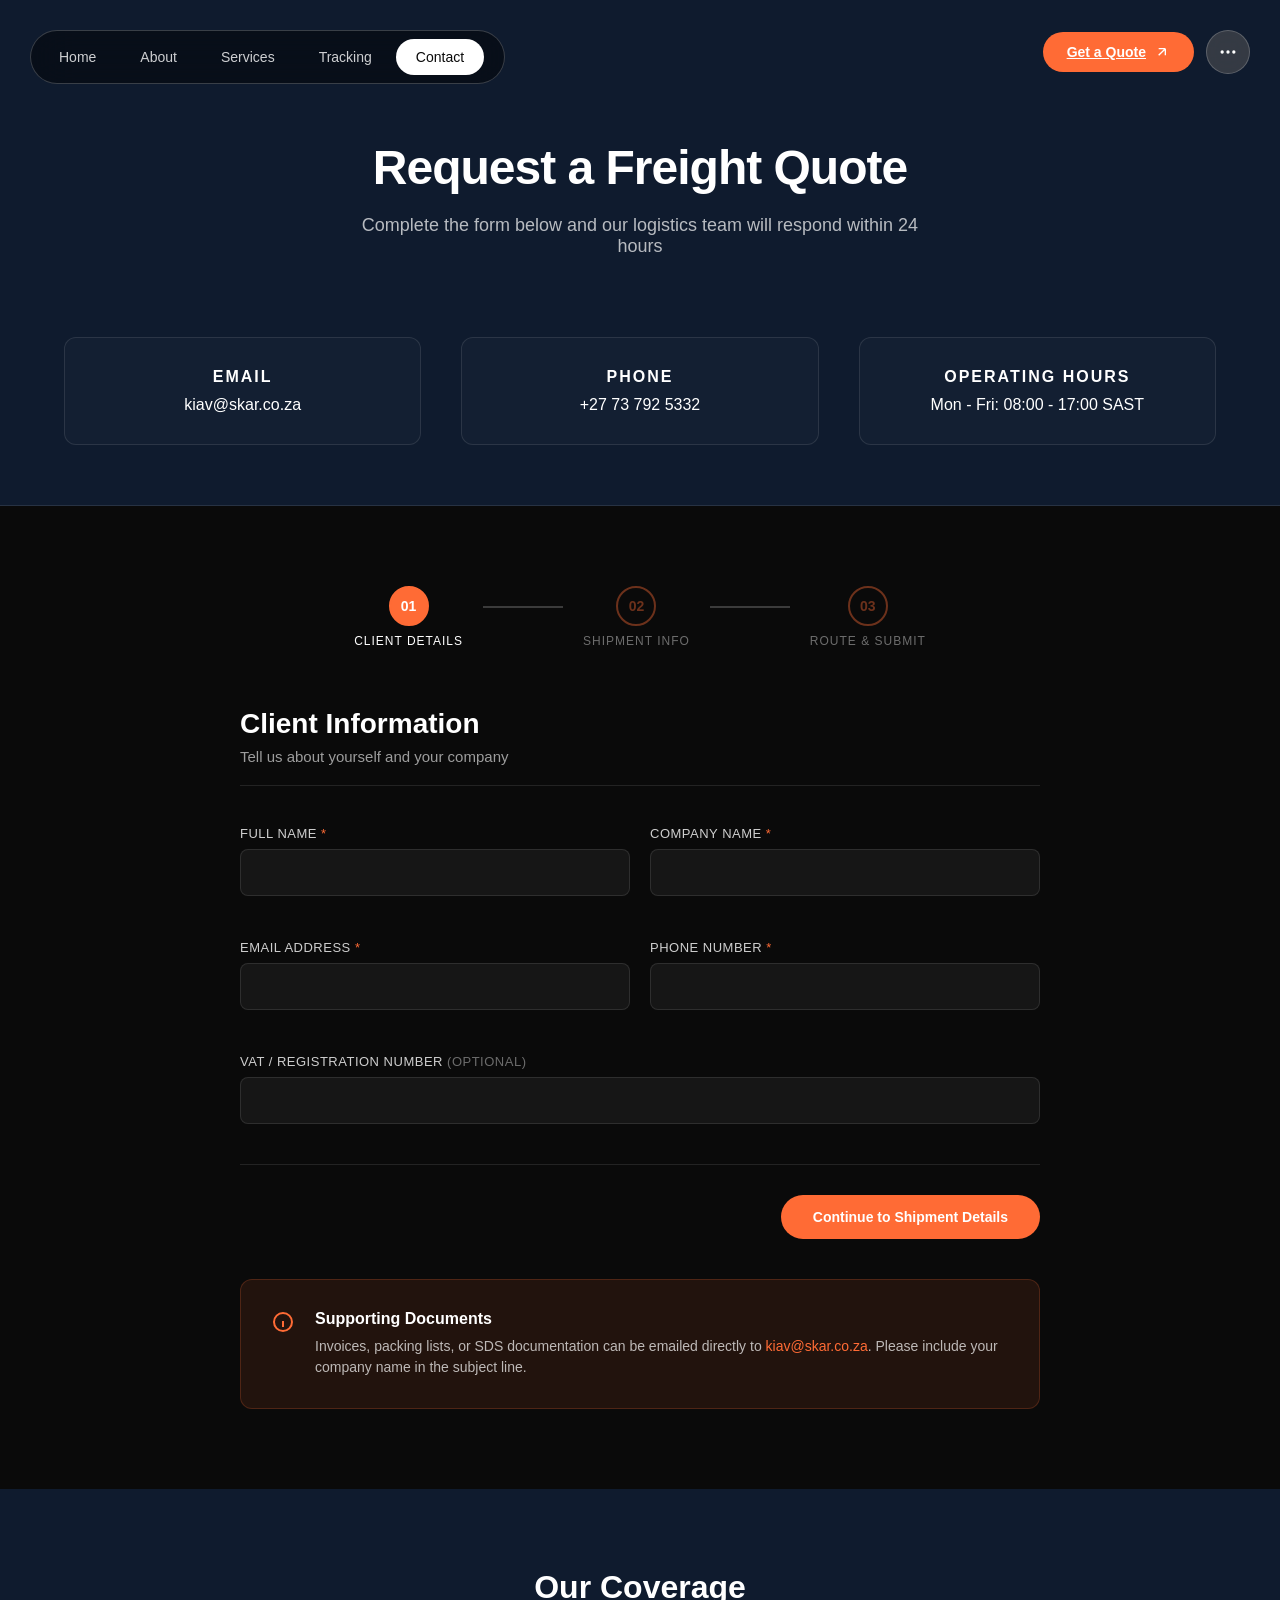
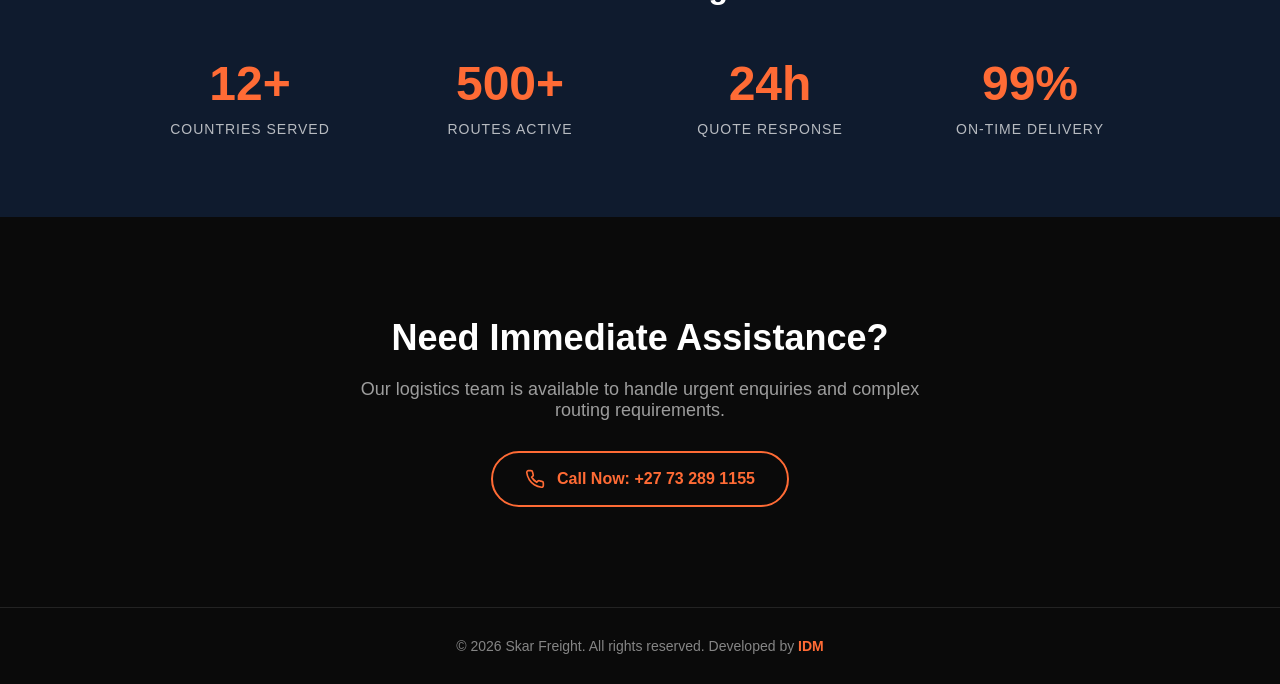
==== commit 2a6c8786: "Update contact-us.html" ====
--- a/contact-us.html
+++ b/contact-us.html
@@ -84,11 +84,11 @@
         <div class="contact-info-grid">
             <div class="info-block">
                 <span class="info-label">Email</span>
-                <a href="mailto:operations@skarfreight.co.za">operations@skarfreight.co.za</a>
+                <a href="mailto:operations@skarfreight.co.za">kiav@skar.co.za</a>
             </div>
             <div class="info-block">
                 <span class="info-label">Phone</span>
-                <a href="tel:+27123456789">+27 12 345 6789</a>
+                <a href="tel:+27123456789">+27 73 792 5332</a>
             </div>
             <div class="info-block">
                 <span class="info-label">Operating Hours</span>
@@ -320,7 +320,7 @@
                 </div>
                 <div class="notice-content">
                     <strong>Supporting Documents</strong>
-                    <p>Invoices, packing lists, or SDS documentation can be emailed directly to <a href="mailto:operations@skarfreight.co.za">operations@skarfreight.co.za</a>. Please include your company name in the subject line.</p>
+                    <p>Invoices, packing lists, or SDS documentation can be emailed directly to <a href="mailto:kiav@skar.co.za">kiav@skar.co.za</a>. Please include your company name in the subject line.</p>
                 </div>
             </div>
 
@@ -357,11 +357,11 @@
         <div class="reinforcement-content">
             <h2>Need Immediate Assistance?</h2>
             <p>Our logistics team is available to handle urgent enquiries and complex routing requirements.</p>
-            <a href="tel:+27123456789" class="btn-phone">
+            <a href="tel:+27732891155" class="btn-phone">
                 <svg width="20" height="20" viewBox="0 0 24 24" fill="none" stroke="currentColor" stroke-width="2">
                     <path d="M22 16.92v3a2 2 0 01-2.18 2 19.79 19.79 0 01-8.63-3.07 19.5 19.5 0 01-6-6 19.79 19.79 0 01-3.07-8.67A2 2 0 014.11 2h3a2 2 0 012 1.72 12.84 12.84 0 00.7 2.81 2 2 0 01-.45 2.11L8.09 9.91a16 16 0 006 6l1.27-1.27a2 2 0 012.11-.45 12.84 12.84 0 002.81.7A2 2 0 0122 16.92z"/>
                 </svg>
-                Call Now: +27 12 345 6789
+                Call Now: +27 73 289 1155
             </a>
         </div>
     </section>
@@ -375,4 +375,4 @@
 
     <script src="./assets/js/contact.js"></script>
 </body>
-</html>+</html>
--- a/assets/css/style.css
+++ b/assets/css/style.css
@@ -2208,4 +2208,215 @@
         font-size: 40px;
         letter-spacing: -2px;
     }
-}+}
+
+/* ADD these styles to your CSS file */
+
+/* Company Description Box Styles */
+.company-description-box {
+    max-width: 900px;
+    margin: 80px auto 0;
+    background: linear-gradient(135deg, #fafafa 0%, #f5f5f5 100%);
+    border: 1px solid #e8e8e8;
+    border-radius: 24px;
+    padding: 50px 60px;
+    position: relative;
+    overflow: hidden;
+    box-shadow: 
+        0 4px 6px -1px rgba(0, 0, 0, 0.02),
+        0 10px 20px -5px rgba(0, 0, 0, 0.04),
+        inset 0 1px 0 rgba(255, 255, 255, 0.8);
+}
+
+/* Subtle pattern overlay */
+.company-description-box::before {
+    content: '';
+    position: absolute;
+    top: 0;
+    left: 0;
+    right: 0;
+    bottom: 0;
+    background-image: 
+        radial-gradient(circle at 20% 80%, rgba(255, 107, 53, 0.03) 0%, transparent 50%),
+        radial-gradient(circle at 80% 20%, rgba(255, 107, 53, 0.03) 0%, transparent 50%);
+    pointer-events: none;
+}
+
+.description-content {
+    position: relative;
+    z-index: 1;
+    text-align: center;
+}
+
+.description-lead {
+    font-size: 17px;
+    line-height: 1.8;
+    color: #1a1a1a;
+    font-weight: 500;
+    margin-bottom: 30px;
+}
+
+.description-divider {
+    display: flex;
+    align-items: center;
+    justify-content: center;
+    gap: 15px;
+    margin: 30px 0;
+}
+
+.divider-line {
+    width: 60px;
+    height: 1px;
+    background: linear-gradient(to right, transparent, #ff6b35, transparent);
+}
+
+.divider-dot {
+    width: 6px;
+    height: 6px;
+    background: #ff6b35;
+    border-radius: 50%;
+}
+
+.description-body {
+    font-size: 15px;
+    line-height: 1.9;
+    color: #4a4a4a;
+    margin-bottom: 25px;
+}
+
+.description-closing {
+    font-size: 15px;
+    line-height: 1.9;
+    color: #4a4a4a;
+    font-style: italic;
+    position: relative;
+    display: inline-block;
+}
+
+.description-closing::before {
+    content: '"';
+    position: absolute;
+    left: -20px;
+    top: -10px;
+    font-size: 40px;
+    color: #ff6b35;
+    opacity: 0.2;
+    font-family: Georgia, serif;
+    line-height: 1;
+}
+
+/* Corner accents */
+.corner-accent {
+    position: absolute;
+    width: 30px;
+    height: 30px;
+    border-color: #ff6b35;
+    opacity: 0.3;
+    transition: opacity 0.3s ease;
+}
+
+.company-description-box:hover .corner-accent {
+    opacity: 0.6;
+}
+
+.corner-accent.top-left {
+    top: 20px;
+    left: 20px;
+    border-top: 2px solid;
+    border-left: 2px solid;
+    border-radius: 8px 0 0 0;
+}
+
+.corner-accent.top-right {
+    top: 20px;
+    right: 20px;
+    border-top: 2px solid;
+    border-right: 2px solid;
+    border-radius: 0 8px 0 0;
+}
+
+.corner-accent.bottom-left {
+    bottom: 20px;
+    left: 20px;
+    border-bottom: 2px solid;
+    border-left: 2px solid;
+    border-radius: 0 0 0 8px;
+}
+
+.corner-accent.bottom-right {
+    bottom: 20px;
+    right: 20px;
+    border-bottom: 2px solid;
+    border-right: 2px solid;
+    border-radius: 0 0 8px 0;
+}
+
+/* Responsive adjustments */
+@media (max-width: 1024px) {
+    .company-description-box {
+        margin-top: 60px;
+        padding: 40px 45px;
+    }
+    
+    .description-lead {
+        font-size: 16px;
+    }
+    
+    .description-body,
+    .description-closing {
+        font-size: 14px;
+    }
+}
+
+@media (max-width: 768px) {
+    .company-description-box {
+        margin-top: 50px;
+        padding: 35px 30px;
+        border-radius: 20px;
+    }
+    
+    .description-lead {
+        font-size: 15px;
+        line-height: 1.7;
+    }
+    
+    .description-divider {
+        margin: 25px 0;
+    }
+    
+    .divider-line {
+        width: 40px;
+    }
+    
+    .description-body,
+    .description-closing {
+        font-size: 14px;
+        line-height: 1.8;
+    }
+    
+    .corner-accent {
+        width: 20px;
+        height: 20px;
+    }
+    
+    .corner-accent.top-left { top: 15px; left: 15px; }
+    .corner-accent.top-right { top: 15px; right: 15px; }
+    .corner-accent.bottom-left { bottom: 15px; left: 15px; }
+    .corner-accent.bottom-right { bottom: 15px; right: 15px; }
+}
+
+@media (max-width: 480px) {
+    .company-description-box {
+        padding: 30px 25px;
+        border-radius: 16px;
+    }
+    
+    .description-lead {
+        font-size: 14px;
+    }
+    
+    .description-body,
+    .description-closing {
+        font-size: 13px;
+    }
+}
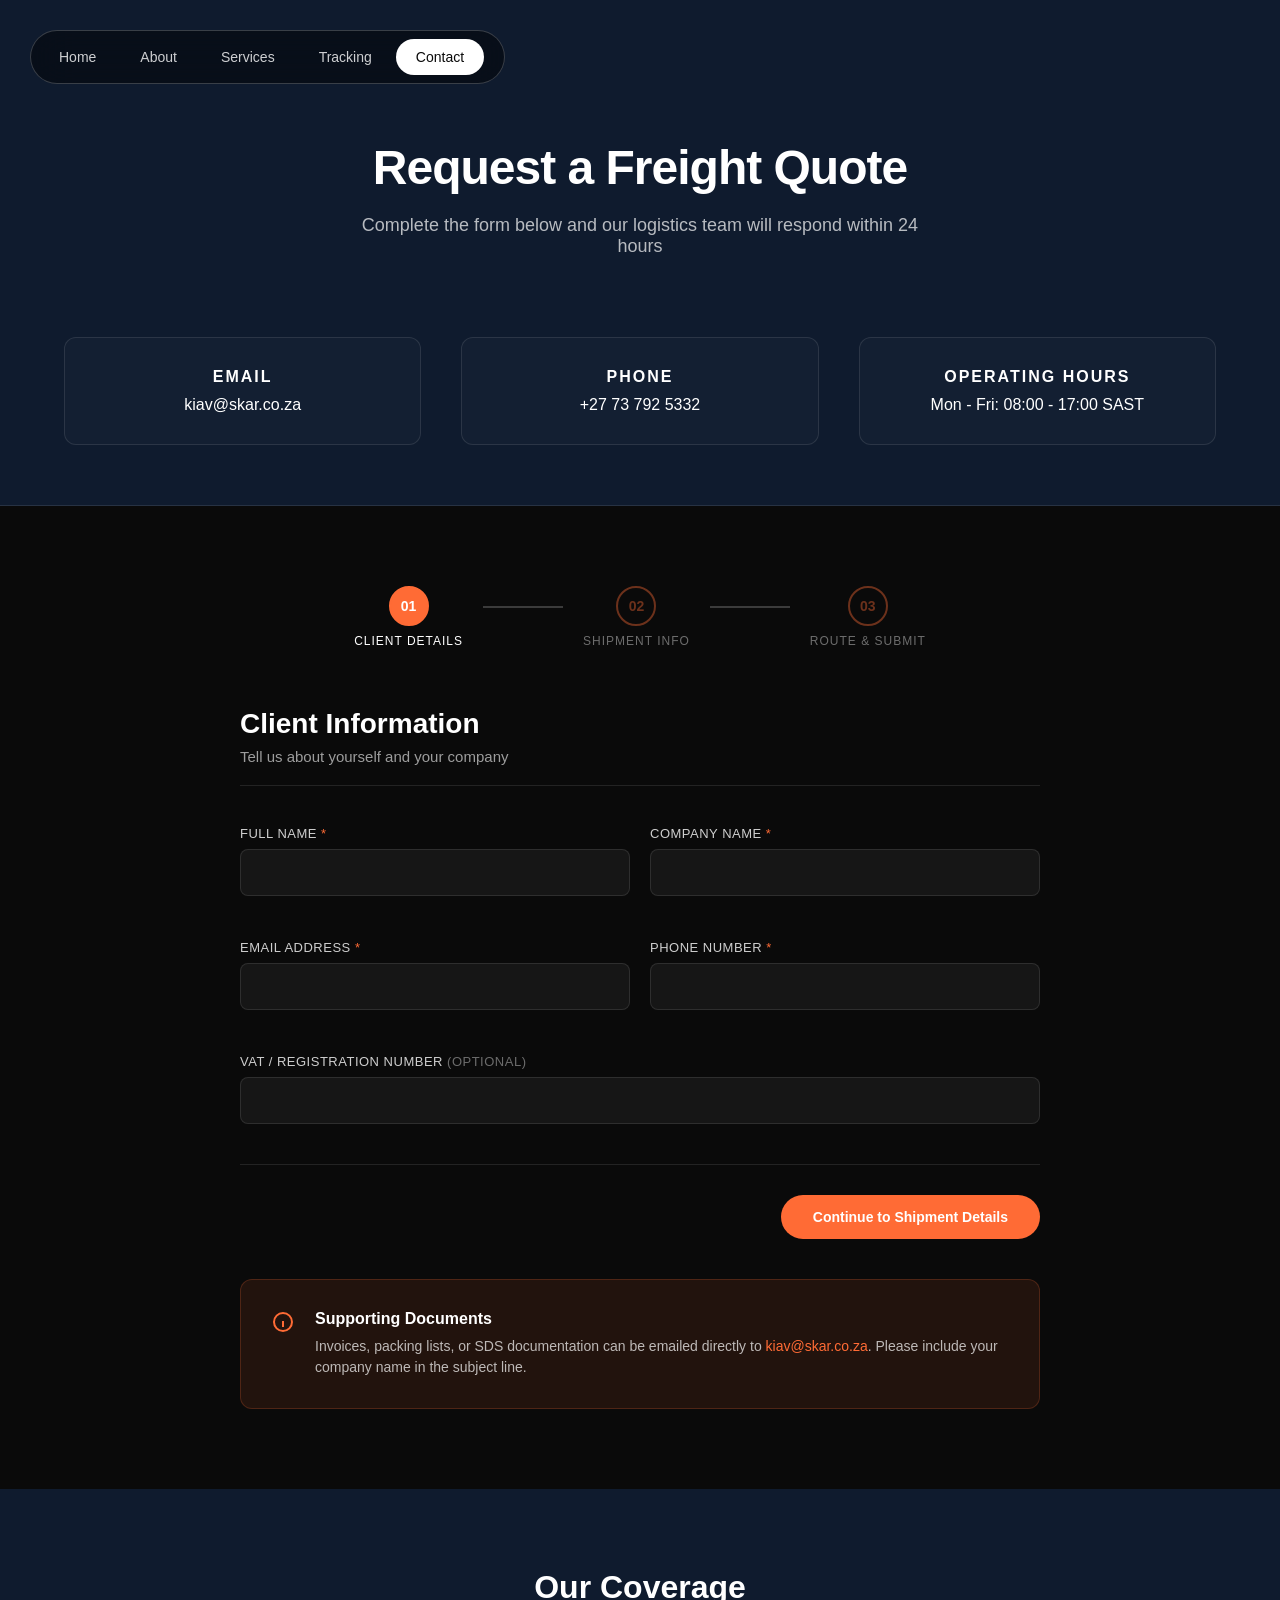
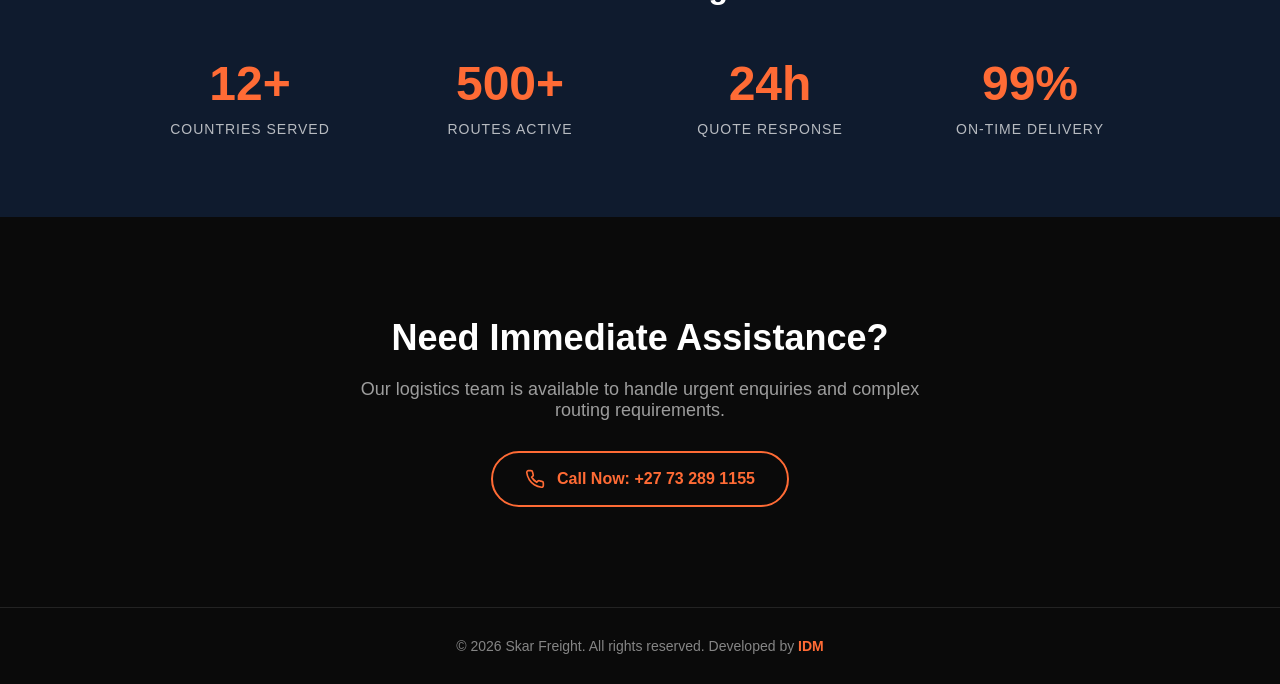
==== commit 19e27b65: "Update contact-us.html" ====
--- a/contact-us.html
+++ b/contact-us.html
@@ -14,11 +14,6 @@
         <a href="#home" class="mobile-logo">
             <img src="/assets/img/logo/skarfreight_LogoT.png" alt="Skar Freight Logo">
         </a>
-        <button class="hamburger-btn" id="hamburgerBtn" aria-label="Toggle menu">
-            <span class="hamburger-line"></span>
-            <span class="hamburger-line"></span>
-            <span class="hamburger-line"></span>
-        </button>
     </div>
 
     <!-- Mobile Menu Overlay -->
@@ -55,21 +50,7 @@
     </nav>
 
     <!-- Right Side Actions -->
-    <div class="nav-actions">
-        <a href="contact.html" class="btn-primary">
-            Get a Quote
-            <svg width="16" height="16" viewBox="0 0 24 24" fill="none" stroke="currentColor" stroke-width="2">
-                <path d="M7 17L17 7M17 7H7M17 7V17"/>
-            </svg>
-        </a>
-        <button class="btn-round" aria-label="Menu">
-            <svg width="20" height="20" viewBox="0 0 24 24" fill="none" stroke="currentColor" stroke-width="2">
-                <circle cx="12" cy="12" r="1"/>
-                <circle cx="19" cy="12" r="1"/>
-                <circle cx="5" cy="12" r="1"/>
-            </svg>
-        </button>
-    </div>
+ 
 
     <!-- Slim Hero -->
     <section class="contact-hero">
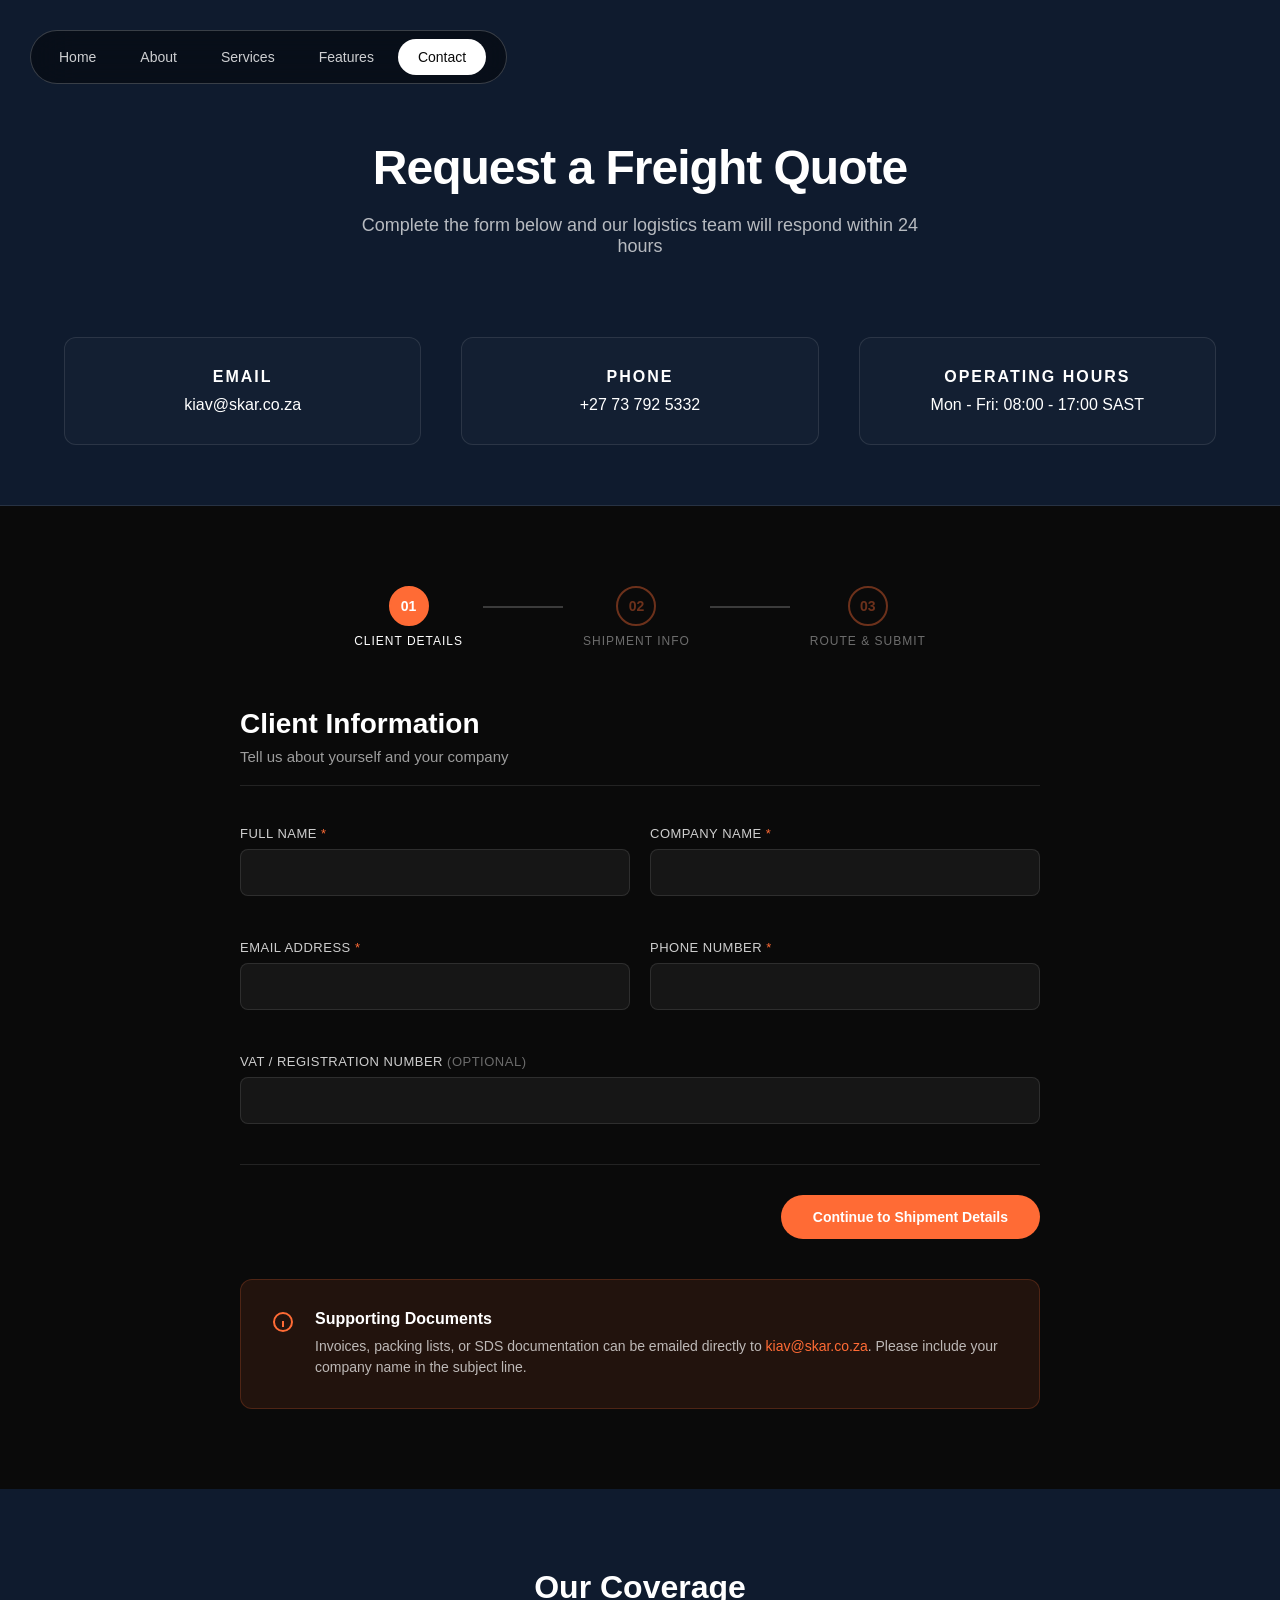
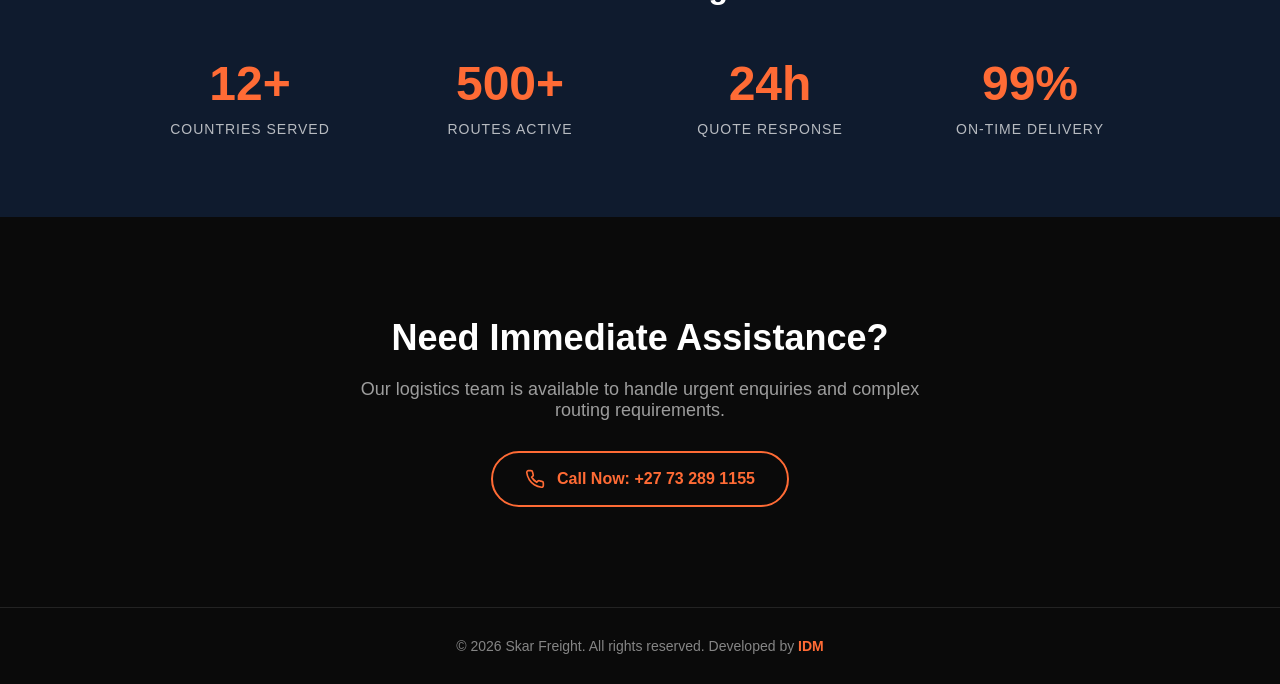
==== commit cecacbe6: "Update contact-us.html" ====
--- a/contact-us.html
+++ b/contact-us.html
@@ -44,7 +44,7 @@
             <a href="index.html" class="nav-link">Home</a>
             <a href="index.html#about" class="nav-link">About</a>
             <a href="index.html#services" class="nav-link">Services</a>
-            <a href="index.html#tracking" class="nav-link">Tracking</a>
+            <a href="index.html#features" class="nav-link">Features</a>
             <a href="contact-us.html" class="nav-link active">Contact</a>
         </div>
     </nav>
